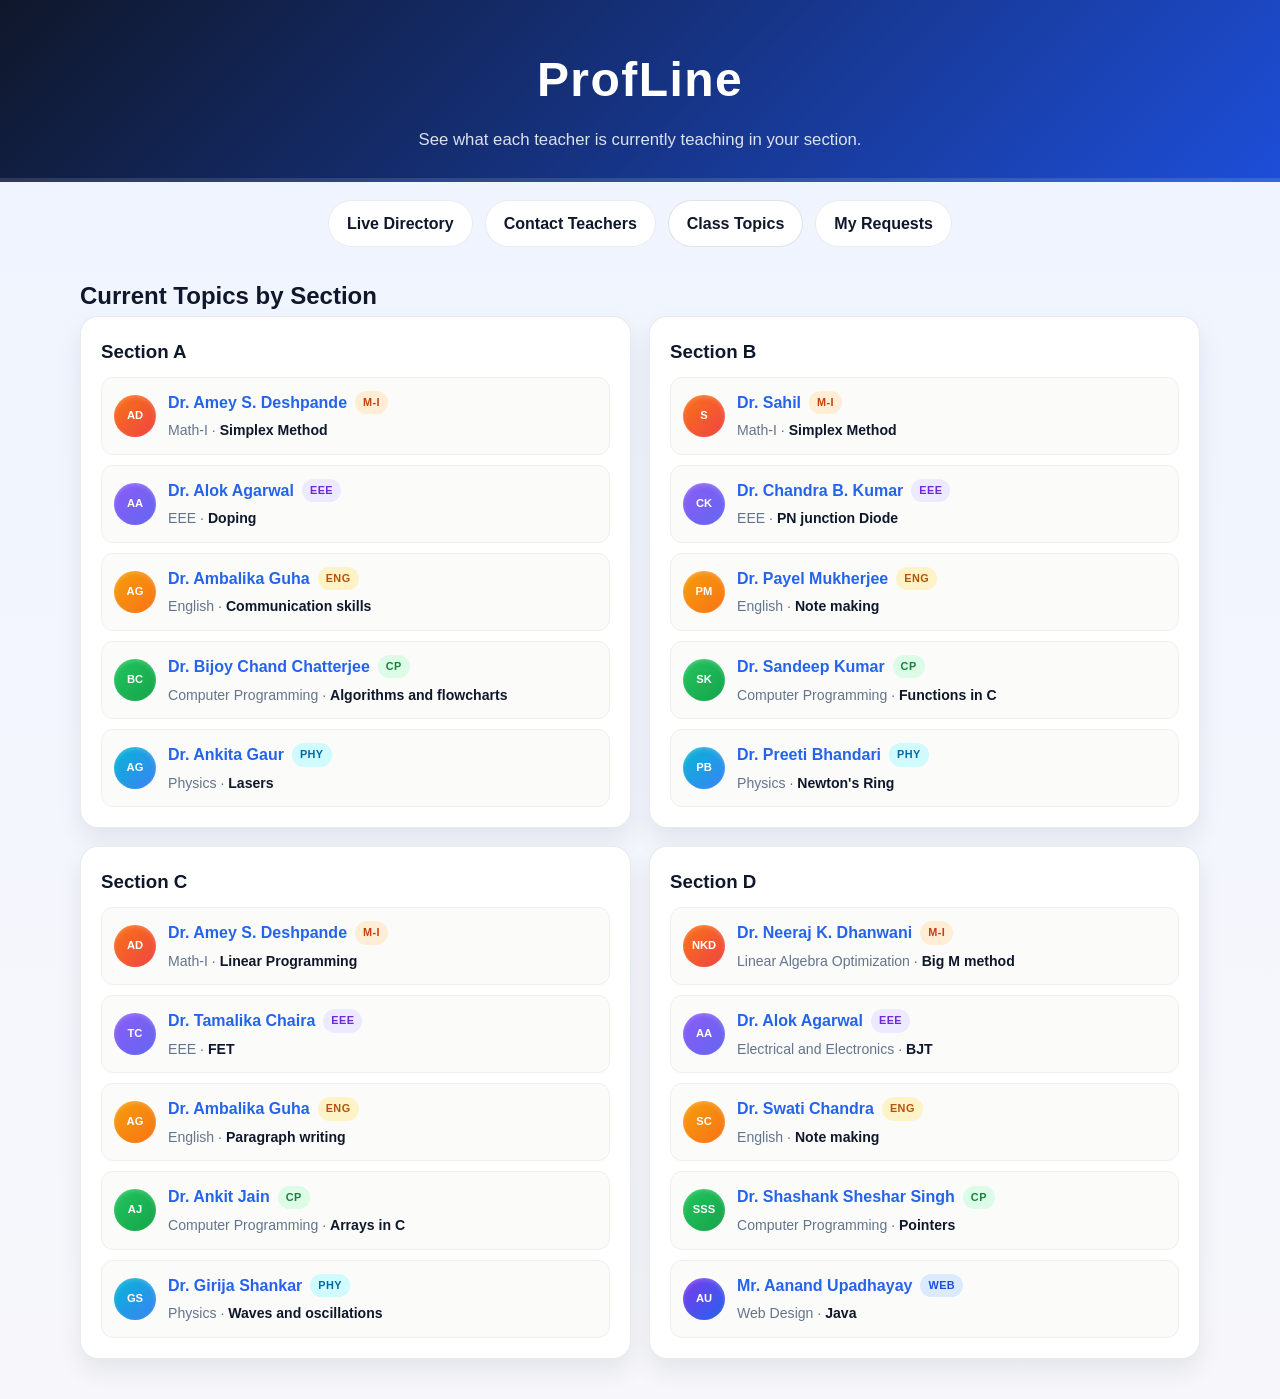
==== classtopics.html @ 769b4ce5 "Add files via upload All project data files have been updated with complete, accurate details. This " ====
<!DOCTYPE html>
<html lang="en">
<head>
  <meta charset="UTF-8">
  <meta name="viewport" content="width=device-width, initial-scale=1.0">
  <title>ProfLine - Class Topics</title>
  <link rel="stylesheet" href="style.css">
</head>
<body>
  <header>
    <h1>ProfLine</h1>
    <p>See what each teacher is currently teaching in your section.</p>
  </header>

  <nav class="nav-bar">
    <a href="index.html" class="nav-link">Live Directory</a>
    <a href="contact.html" class="nav-link">Contact Teachers</a>
    <a href="classtopics.html" class="nav-link active" aria-current="page">Class Topics</a>
    <a href="requests.html" class="nav-link">My Requests</a>
  </nav>

  <main class="container">
    <h2>Current Topics by Section</h2>
    
    <div class="section-list">
      <section class="section-card">
        <h3>Section A</h3>
        <ul class="topic-list">
          <li class="topic-item maths"><span class="avatar" aria-hidden="true">AD</span><div><div class="topic-heading"><a href="contact.html#teacher-amey">Dr. Amey S. Deshpande</a><span class="subject-badge">M-I</span></div><p>Math-I · <strong>Simplex Method</strong></p></div></li>
          <li class="topic-item eee"><span class="avatar" aria-hidden="true">AA</span><div><div class="topic-heading"><a href="contact.html#teacher-alok">Dr. Alok Agarwal</a><span class="subject-badge">EEE</span></div><p>EEE · <strong>Doping</strong></p></div></li>
          <li class="topic-item english"><span class="avatar" aria-hidden="true">AG</span><div><div class="topic-heading"><a href="contact.html#teacher-ambalika">Dr. Ambalika Guha</a><span class="subject-badge">ENG</span></div><p>English · <strong>Communication skills</strong></p></div></li>
          <li class="topic-item programming"><span class="avatar" aria-hidden="true">BC</span><div><div class="topic-heading"><a href="contact.html#teacher-bijoy">Dr. Bijoy Chand Chatterjee</a><span class="subject-badge">CP</span></div><p>Computer Programming · <strong>Algorithms and flowcharts</strong></p></div></li>
          <li class="topic-item physics"><span class="avatar" aria-hidden="true">AG</span><div><div class="topic-heading"><a href="contact.html#teacher-ankita">Dr. Ankita Gaur</a><span class="subject-badge">PHY</span></div><p>Physics · <strong>Lasers</strong></p></div></li>
        </ul>
      </section>

      <section class="section-card">
        <h3>Section B</h3>
        <ul class="topic-list">
          <li class="topic-item maths"><span class="avatar" aria-hidden="true">S</span><div><div class="topic-heading"><a href="contact.html#teacher-sahil">Dr. Sahil</a><span class="subject-badge">M-I</span></div><p>Math-I · <strong>Simplex Method</strong></p></div></li>
          <li class="topic-item eee"><span class="avatar" aria-hidden="true">CK</span><div><div class="topic-heading"><a href="contact.html#teacher-chandra">Dr. Chandra B. Kumar</a><span class="subject-badge">EEE</span></div><p>EEE · <strong>PN junction Diode </strong></p></div></li>
          <li class="topic-item english"><span class="avatar" aria-hidden="true">PM</span><div><div class="topic-heading"><a href="contact.html#teacher-payel">Dr. Payel Mukherjee</a><span class="subject-badge">ENG</span></div><p>English · <strong>Note making</strong></p></div></li>
          <li class="topic-item programming"><span class="avatar" aria-hidden="true">SK</span><div><div class="topic-heading"><a href="contact.html#teacher-sandeep">Dr. Sandeep Kumar</a><span class="subject-badge">CP</span></div><p>Computer Programming · <strong>Functions in C</strong></p></div></li>
          <li class="topic-item physics"><span class="avatar" aria-hidden="true">PB</span><div><div class="topic-heading"><a href="contact.html#teacher-preeti">Dr. Preeti Bhandari</a><span class="subject-badge">PHY</span></div><p>Physics · <strong>Newton's Ring</strong></p></div></li>
        </ul>
      </section>

      <section class="section-card">
        <h3>Section C</h3>
        <ul class="topic-list">
          <li class="topic-item maths"><span class="avatar" aria-hidden="true">AD</span><div><div class="topic-heading"><a href="contact.html#teacher-amey">Dr. Amey S. Deshpande</a><span class="subject-badge">M-I</span></div><p>Math-I · <strong>Linear Programming</strong></p></div></li>
          <li class="topic-item eee"><span class="avatar" aria-hidden="true">TC</span><div><div class="topic-heading"><a href="contact.html#teacher-tamalika">Dr. Tamalika Chaira</a><span class="subject-badge">EEE</span></div><p>EEE · <strong>FET</strong></p></div></li>
          <li class="topic-item english"><span class="avatar" aria-hidden="true">AG</span><div><div class="topic-heading"><a href="contact.html#teacher-ambalika">Dr. Ambalika Guha</a><span class="subject-badge">ENG</span></div><p>English · <strong>Paragraph writing</strong></p></div></li>
          <li class="topic-item programming"><span class="avatar" aria-hidden="true">AJ</span><div><div class="topic-heading"><a href="contact.html#teacher-ankit">Dr. Ankit Jain</a><span class="subject-badge">CP</span></div><p>Computer Programming · <strong>Arrays in C</strong></p></div></li>
          <li class="topic-item physics"><span class="avatar" aria-hidden="true">GS</span><div><div class="topic-heading"><a href="contact.html#teacher-girija">Dr. Girija Shankar</a><span class="subject-badge">PHY</span></div><p>Physics · <strong>Waves and oscillations</strong></p></div></li>
        </ul>
      </section>

      <section class="section-card">
        <h3>Section D</h3>
        <ul class="topic-list">
          <li class="topic-item maths"><span class="avatar" aria-hidden="true">NKD</span><div><div class="topic-heading"><a href="contact.html#teacher-neeraj">Dr. Neeraj K. Dhanwani</a><span class="subject-badge">M-I</span></div><p>Linear Algebra Optimization · <strong>Big M method</strong></p></div></li>
          <li class="topic-item eee"><span class="avatar" aria-hidden="true">AA</span><div><div class="topic-heading"><a href="contact.html#teacher-alok">Dr. Alok Agarwal</a><span class="subject-badge">EEE</span></div><p>Electrical and Electronics · <strong>BJT</strong></p></div></li>
          <li class="topic-item english"><span class="avatar" aria-hidden="true">SC</span><div><div class="topic-heading"><a href="contact.html#teacher-swati">Dr. Swati Chandra</a><span class="subject-badge">ENG</span></div><p>English · <strong>Note making</strong></p></div></li>
          <li class="topic-item programming"><span class="avatar" aria-hidden="true">SSS</span><div><div class="topic-heading"><a href="contact.html#teacher-shashank">Dr. Shashank Sheshar Singh</a><span class="subject-badge">CP</span></div><p>Computer Programming · <strong>Pointers</strong></p></div></li>
          <li class="topic-item web-design"><span class="avatar" aria-hidden="true">AU</span><div><div class="topic-heading"><a href="contact.html#teacher-aanand">Mr. Aanand Upadhayay</a><span class="subject-badge">WEB</span></div><p>Web Design · <strong>Java</strong></p></div></li>
        </ul>
      </section>
    </div>
  </main>
</body>
</html>
---- style.css ----
﻿/* Reset & Base Styles */
* {
  margin: 0;
  padding: 0;
  box-sizing: border-box;
}

:root {
  --navy: #0f172a;
  --blue: #2563eb;
  --blue-soft: #dbeafe;
  --bg: #f3f6fb;
  --card: #ffffff;
  --text: #1f2937;
  --muted: #64748b;
  --success: #16a34a;
  --warning: #f59e0b;
  --shadow: 0 12px 25px rgba(15, 23, 42, 0.08);
}

body {
  font-family: "Segoe UI", Tahoma, Geneva, Verdana, sans-serif;
  background: linear-gradient(180deg, #eef4ff 0%, #f7f7fb 100%);
  color: var(--text);
  line-height: 1.6;
}

.container {
  max-width: 1160px;
  margin: 0 auto;
  padding: 24px 20px 40px;
}

/* Header & Navigation */
header {
  background: linear-gradient(135deg, var(--navy) 0%, #1d4ed8 100%);
  color: white;
  text-align: center;
  padding: 42px 20px 28px;
  box-shadow: inset 0 -4px 0 rgba(255, 255, 255, 0.12);
}

header h1 {
  margin-bottom: 8px;
  font-size: clamp(2.1rem, 4vw, 3rem);
  letter-spacing: 0.03em;
}

header p {
  max-width: 650px;
  margin: 0 auto;
  color: rgba(255, 255, 255, 0.85);
  font-size: 1.05rem;
}

.nav-bar {
  display: flex;
  justify-content: center;
  gap: 12px;
  margin: 18px auto 6px;
  flex-wrap: wrap;
  max-width: 1160px;
  padding: 0 20px;
}

.nav-link {
  padding: 10px 18px;
  background: white;
  border: 1px solid rgba(15, 23, 42, 0.08);
  border-radius: 999px;
  color: var(--navy);
  text-decoration: none;
  font-weight: 700;
}

.nav-link.active {
  background: white;
  color: var(--navy);
  border-color: rgba(15, 23, 42, 0.12);
}

.status-strip {
  display: grid;
  grid-template-columns: repeat(4, minmax(150px, 1fr));
  gap: 16px;
  max-width: 1000px;
  margin: 28px auto 20px;
}

.status-item {
  background: rgba(255, 255, 255, 0.9);
  border: 1px solid rgba(148, 163, 184, 0.2);
  border-radius: 18px;
  padding: 18px 16px;
  text-align: center;
  box-shadow: var(--shadow);
}

.status-number {
  display: block;
  font-size: 1.9rem;
  font-weight: 800;
  color: var(--navy);
  line-height: 1;
  margin-bottom: 6px;
}

.status-item span:last-child {
  color: var(--muted);
  font-size: 0.9rem;
  font-weight: 600;
}

.status-item:first-child {
  border-top: 4px solid var(--success);
}

.status-item:nth-child(2) {
  border-top: 4px solid #f59e0b;
}

.status-item:nth-child(3) {
  border-top: 4px solid #7c3aed;
}

.status-item:last-child {
  border-top: 4px solid var(--blue);
}

.filter-input {
  position: absolute;
  opacity: 0;
  pointer-events: none;
}

.dept-filters,
.availability-filters {
  display: flex;
  justify-content: center;
  gap: 10px;
  margin: 18px 0 12px;
  flex-wrap: wrap;
}

.filter-btn {
  display: inline-flex;
  align-items: center;
  justify-content: center;
  padding: 9px 16px;
  background: white;
  border: 1px solid rgba(148, 163, 184, 0.3);
  border-radius: 999px;
  color: var(--navy);
  font-weight: 700;
  cursor: pointer;
  user-select: none;
  transition: all 0.2s ease;
  box-shadow: 0 4px 12px rgba(15, 23, 42, 0.04);
}

.filter-btn:hover {
  border-color: rgba(15, 23, 42, 0.2);
  color: var(--navy);
  background: white;
}

#filter-all:checked ~ .dept-filters label[for="filter-all"],
#filter-maths:checked ~ .dept-filters label[for="filter-maths"],
#filter-english:checked ~ .dept-filters label[for="filter-english"],
#filter-cp:checked ~ .dept-filters label[for="filter-cp"],
#filter-physics:checked ~ .dept-filters label[for="filter-physics"],
#filter-eee:checked ~ .dept-filters label[for="filter-eee"],
#availability-all:checked ~ .availability-filters label[for="availability-all"],
#availability-now:checked ~ .availability-filters label[for="availability-now"],
#availability-later:checked ~ .availability-filters label[for="availability-later"] {
  background: white;
  border-color: rgba(15, 23, 42, 0.12);
  color: var(--navy);
}

#filter-maths:checked ~ .faculty-grid .faculty-card:not([data-dept="maths"]),
#filter-english:checked ~ .faculty-grid .faculty-card:not([data-dept="english"]),
#filter-cp:checked ~ .faculty-grid .faculty-card:not([data-dept="cp"]),
#filter-physics:checked ~ .faculty-grid .faculty-card:not([data-dept="physics"]),
#filter-eee:checked ~ .faculty-grid .faculty-card:not([data-dept="eee"]) {
  display: none;
}

#availability-now:checked ~ .faculty-grid .faculty-card:not(.available-now),
#availability-later:checked ~ .faculty-grid .faculty-card:not(.available-later) {
  display: none;
}

/* Faculty Cards Grid */
.faculty-grid {
  display: flex;
  flex-wrap: wrap;
  gap: 18px;
  margin-top: 20px;
}

.faculty-card {
  background: linear-gradient(180deg, rgba(255,255,255,0.98), rgba(248,250,252,1));
  border: 1px solid rgba(148, 163, 184, 0.2);
  border-radius: 18px;
  padding: 18px 18px 16px;
  width: 280px;
  flex-grow: 1;
  min-height: 220px;
  box-shadow: var(--shadow);
}

.card-header {
  display: flex;
  align-items: center;
  gap: 12px;
  margin-bottom: 10px;
}

.avatar {
  width: 48px;
  height: 48px;
  border-radius: 50%;
  background: linear-gradient(135deg, var(--blue) 0%, #7c3aed 100%);
  color: white;
  display: flex;
  align-items: center;
  justify-content: center;
  font-weight: 800;
  font-size: 0.8rem;
  box-shadow: inset 0 2px 4px rgba(255,255,255,0.2);
}

/* Department Avatar Colors */
.faculty-card[data-dept="maths"] .avatar { background: linear-gradient(135deg, #f97316, #ef4444); }
.faculty-card[data-dept="english"] .avatar { background: linear-gradient(135deg, #f59e0b, #f97316); }
.faculty-card[data-dept="cp"] .avatar { background: linear-gradient(135deg, #22c55e, #16a34a); }
.faculty-card[data-dept="physics"] .avatar { background: linear-gradient(135deg, #06b6d4, #3b82f6); }
.faculty-card[data-dept="eee"] .avatar { background: linear-gradient(135deg, #8b5cf6, #6366f1); }

/* Status Badges & Links */
.badge {
  display: inline-block;
  padding: 5px 10px;
  border-radius: 999px;
  font-size: 11px;
  font-weight: 700;
  letter-spacing: 0.02em;
}

.badge.free { background: #dcfce7; color: #166534; }
.badge.busy { background: #fee2e2; color: #991b1b; }
.badge.dept { background: var(--blue-soft); color: var(--blue); }

.faculty-card a {
  color: var(--blue);
  text-decoration: none;
}

.faculty-card a:hover {
  text-decoration: underline;
}

/* Primary Action Button (Text fixed permanently to white) */
.faculty-card a.btn-primary,
.btn-primary {
  display: block;
  width: 100%;
  padding: 11px 14px;
  background: #2357d6;
  color: #ffffff !important;
  border: none;
  border-radius: 10px;
  text-align: center;
  margin-top: 14px;
  cursor: pointer;
  font-weight: 700;
  text-decoration: none !important;
}

.faculty-card a.btn-primary:hover,
.btn-primary:hover {
  color: #ffffff !important;
  text-decoration: none !important;
  background: #1d4ed8;
}

/* Form & Miscellaneous */
details {
  background-color: rgba(248, 250, 252, 0.9);
  border: 1px solid #e2e8f0;
  padding: 10px 12px;
  border-radius: 10px;
  margin: 12px 0;
}

summary {
  cursor: pointer;
  font-weight: 600;
  color: var(--navy);
}

.doubt-form-panel {
  background: rgba(255,255,255,0.95);
  border: 1px solid rgba(148, 163, 184, 0.22);
  border-radius: 18px;
  padding: 24px;
  margin-top: 28px;
  box-shadow: var(--shadow);
}

.doubt-form-panel h2 {
  margin-bottom: 14px;
  color: var(--navy);
}

.request-fields label {
  display: block;
  margin-bottom: 10px;
  font-weight: 700;
  color: var(--navy);
}

.request-fields input,
.request-fields textarea,
.request-fields select {
  width: 100%;
  padding: 10px 12px;
  margin-top: 5px;
  border: 1px solid #dbe3ef;
  border-radius: 10px;
  background: #f8fafc;
  font: inherit;
  transition: border-color 0.2s ease, box-shadow 0.2s ease;
}

.request-fields input:focus,
.request-fields textarea:focus,
.request-fields select:focus {
  outline: none;
  border-color: rgba(59, 130, 246, 0.7);
  box-shadow: 0 0 0 4px rgba(59, 130, 246, 0.09);
}

.subtext {
  color: var(--muted);
  margin-bottom: 18px;
}

h2 {
  color: var(--navy);
}

/* Section Topics */
.section-list {
  display: grid;
  grid-template-columns: repeat(2, minmax(0, 1fr));
  gap: 18px;
}

.section-card {
  padding: 20px;
  background: var(--card);
  border: 1px solid rgba(148, 163, 184, 0.22);
  border-radius: 18px;
  box-shadow: var(--shadow);
}

.section-card h3 {
  margin-bottom: 10px;
  color: var(--navy);
}

.topic-list {
  display: grid;
  gap: 10px;
  list-style: none;
}

.topic-item {
  display: flex;
  align-items: center;
  gap: 12px;
  padding: 12px;
  background: #fbfcfa;
  border: 1px solid #edf1ec;
  border-radius: 12px;
}

.topic-item .avatar {
  width: 42px;
  height: 42px;
  flex: 0 0 42px;
  font-size: 0.7rem;
}

.topic-item.maths .avatar { background: linear-gradient(135deg, #f97316, #ef4444); }
.topic-item.eee .avatar { background: linear-gradient(135deg, #8b5cf6, #6366f1); }
.topic-item.english .avatar { background: linear-gradient(135deg, #f59e0b, #f97316); }
.topic-item.programming .avatar { background: linear-gradient(135deg, #22c55e, #16a34a); }
.topic-item.physics .avatar { background: linear-gradient(135deg, #06b6d4, #3b82f6); }
.topic-item.web-design .avatar { background: linear-gradient(135deg, #7c3aed, #2563eb); }

.topic-heading {
  display: flex;
  align-items: center;
  flex-wrap: wrap;
  gap: 8px;
}

.topic-heading a,
.container > p a {
  color: var(--blue);
  font-weight: 700;
  text-decoration: none;
}

.topic-heading a:hover,
.container > p a:hover {
  text-decoration: underline;
}

@media (max-width: 700px) {
  .section-list {
    grid-template-columns: 1fr;
  }

  .status-strip {
    grid-template-columns: repeat(2, minmax(0, 1fr));
  }
}

.subject-badge {
  padding: 3px 8px;
  border-radius: 999px;
  font-size: 0.68rem;
  font-weight: 800;
  letter-spacing: 0.04em;
}

.topic-item.maths .subject-badge { background: #ffedd5; color: #c2410c; }
.topic-item.eee .subject-badge { background: #ede9fe; color: #6d28d9; }
.topic-item.english .subject-badge { background: #fef3c7; color: #b45309; }
.topic-item.programming .subject-badge { background: #dcfce7; color: #15803d; }
.topic-item.physics .subject-badge { background: #cffafe; color: #0369a1; }
.topic-item.web-design .subject-badge { background: #dbeafe; color: #1d4ed8; }

.topic-item p {
  margin-top: 4px;
  color: var(--muted);
  font-size: 0.88rem;
}

.topic-item p strong {
  color: var(--navy);
}

.request-list {
  display: grid;
  gap: 16px;
  max-width: 900px;
}

.request-card {
  padding: 22px 24px;
  background: var(--card);
  border: 1px solid #dbe3ef;
  border-left: 5px solid var(--blue);
  border-radius: 12px;
  box-shadow: var(--shadow);
}

.request-card h3 {
  margin-bottom: 12px;
  color: var(--navy);
}

.request-card p {
  margin: 8px 0;
}

.request-card strong {
  color: var(--navy);
}

.request-faculty {
  display: flex;
  align-items: center;
  flex-wrap: wrap;
  gap: 8px;
}

.request-avatar {
  display: inline-flex;
  width: 38px;
  height: 38px;
  align-items: center;
  justify-content: center;
  border-radius: 50%;
  color: #fff;
  font-size: 0.7rem;
  font-weight: 800;
}

.request-avatar.maths { background: linear-gradient(135deg, #f97316, #ef4444); }
.request-avatar.eee { background: linear-gradient(135deg, #8b5cf6, #6366f1); }
.request-avatar.programming { background: linear-gradient(135deg, #22c55e, #16a34a); }

.request-demo-note {
  margin: 8px 0 20px;
  color: var(--muted);
}

.request-status {
  display: inline-block;
  padding: 5px 10px;
  border-radius: 8px;
  font-size: 0.9rem;
  font-weight: 700;
}

.request-status.submitted {
  background: #dcfce7;
  color: #166534;
}

.request-status.on-leave {
  background: #fef3c7;
  color: #92400e;
}

.request-status a {
  color: inherit;
}

.request-link {
  display: inline-block;
  margin-top: 16px;
}
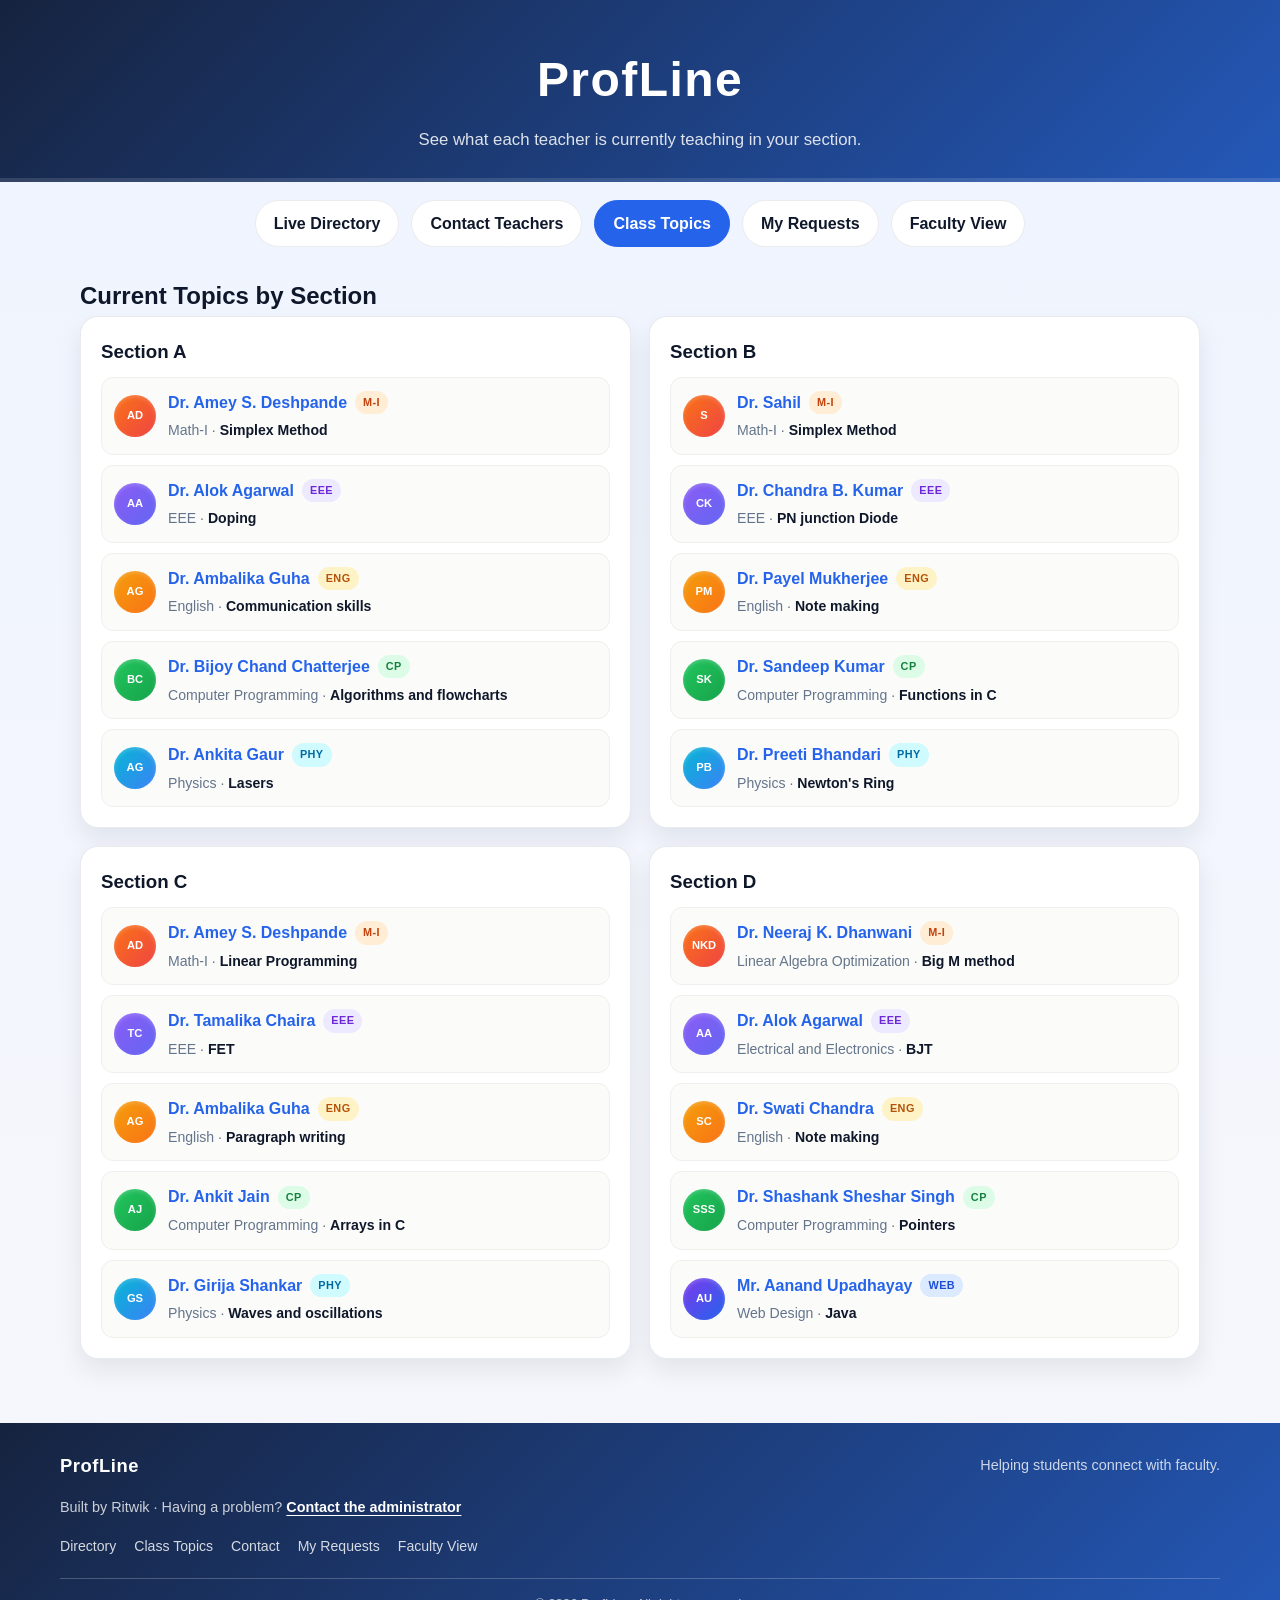
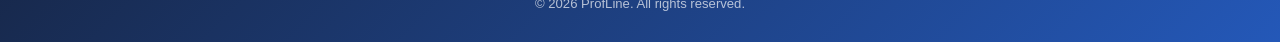
==== commit edf1c298: "changes for 11 nov assignment implemented javascript ,updated CSS , added new html page" ====
--- a/classtopics.html
+++ b/classtopics.html
@@ -17,6 +17,7 @@
     <a href="contact.html" class="nav-link">Contact Teachers</a>
     <a href="classtopics.html" class="nav-link active" aria-current="page">Class Topics</a>
     <a href="requests.html" class="nav-link">My Requests</a>
+    <a href="faculty.html" class="nav-link">Faculty View</a>
   </nav>
 
   <main class="container">
@@ -68,5 +69,21 @@
       </section>
     </div>
   </main>
+
+  <footer class="site-footer">
+    <div class="site-footer-inner">
+      <a class="footer-brand" href="index.html">ProfLine</a>
+      <p>Helping students connect with faculty.</p>
+      <p class="footer-credit">Built by Ritwik · Having a problem? <a href="mailto:19.ritwik@gmail.com">Contact the administrator</a></p>
+      <nav class="footer-links" aria-label="Footer navigation">
+        <a href="index.html">Directory</a>
+        <a href="classtopics.html">Class Topics</a>
+        <a href="contact.html">Contact</a>
+        <a href="requests.html">My Requests</a>
+        <a href="faculty.html">Faculty View</a>
+      </nav>
+      <p class="footer-copyright">© 2026 ProfLine. All rights reserved.</p>
+    </div>
+  </footer>
 </body>
 </html>
--- a/style.css
+++ b/style.css
@@ -9,12 +9,10 @@
   --navy: #0f172a;
   --blue: #2563eb;
   --blue-soft: #dbeafe;
-  --bg: #f3f6fb;
   --card: #ffffff;
   --text: #1f2937;
   --muted: #64748b;
   --success: #16a34a;
-  --warning: #f59e0b;
   --shadow: 0 12px 25px rgba(15, 23, 42, 0.08);
 }
 
@@ -33,7 +31,7 @@
 
 /* Header & Navigation */
 header {
-  background: linear-gradient(135deg, var(--navy) 0%, #1d4ed8 100%);
+  background: linear-gradient(135deg, #16233f 0%, #2458b8 100%);
   color: white;
   text-align: center;
   padding: 42px 20px 28px;
@@ -74,9 +72,23 @@
 }
 
 .nav-link.active {
-  background: white;
-  color: var(--navy);
-  border-color: rgba(15, 23, 42, 0.12);
+  background: var(--blue);
+  color: white;
+  border-color: var(--blue);
+}
+
+.nav-link:hover,
+.nav-link:focus-visible {
+  border-color: var(--blue);
+}
+
+.nav-link:focus-visible,
+.filter-btn:focus-visible,
+.btn-primary:focus-visible,
+a:focus-visible,
+summary:focus-visible {
+  outline: 3px solid rgba(37, 99, 235, 0.45);
+  outline-offset: 3px;
 }
 
 .status-strip {
@@ -191,6 +203,44 @@
   display: none;
 }
 
+.faculty-search {
+  max-width: 520px;
+  margin: 22px auto;
+}
+
+.faculty-search label {
+  display: block;
+  margin-bottom: 6px;
+  color: var(--navy);
+  font-weight: 700;
+}
+
+.faculty-search-input {
+  width: 100%;
+  padding: 11px 14px;
+  border: 1px solid rgba(148, 163, 184, 0.5);
+  border-radius: 10px;
+  background: white;
+  color: var(--text);
+  font: inherit;
+}
+
+.faculty-search-input:focus-visible {
+  outline: 3px solid rgba(37, 99, 235, 0.35);
+  outline-offset: 2px;
+}
+
+.faculty-search-status {
+  min-height: 1.5em;
+  margin-top: 5px;
+  color: var(--muted);
+  font-size: 0.9rem;
+}
+
+.faculty-card.search-hidden {
+  display: none;
+}
+
 /* Faculty Cards Grid */
 .faculty-grid {
   display: flex;
@@ -232,11 +282,16 @@
 }
 
 /* Department Avatar Colors */
-.faculty-card[data-dept="maths"] .avatar { background: linear-gradient(135deg, #f97316, #ef4444); }
-.faculty-card[data-dept="english"] .avatar { background: linear-gradient(135deg, #f59e0b, #f97316); }
-.faculty-card[data-dept="cp"] .avatar { background: linear-gradient(135deg, #22c55e, #16a34a); }
-.faculty-card[data-dept="physics"] .avatar { background: linear-gradient(135deg, #06b6d4, #3b82f6); }
-.faculty-card[data-dept="eee"] .avatar { background: linear-gradient(135deg, #8b5cf6, #6366f1); }
+.faculty-card[data-dept="maths"] .avatar,
+.topic-item.maths .avatar { background: linear-gradient(135deg, #f97316, #ef4444); }
+.faculty-card[data-dept="english"] .avatar,
+.topic-item.english .avatar { background: linear-gradient(135deg, #f59e0b, #f97316); }
+.faculty-card[data-dept="cp"] .avatar,
+.topic-item.programming .avatar { background: linear-gradient(135deg, #22c55e, #16a34a); }
+.faculty-card[data-dept="physics"] .avatar,
+.topic-item.physics .avatar { background: linear-gradient(135deg, #06b6d4, #3b82f6); }
+.faculty-card[data-dept="eee"] .avatar,
+.topic-item.eee .avatar { background: linear-gradient(135deg, #8b5cf6, #6366f1); }
 
 /* Status Badges & Links */
 .badge {
@@ -252,36 +307,33 @@
 .badge.busy { background: #fee2e2; color: #991b1b; }
 .badge.dept { background: var(--blue-soft); color: var(--blue); }
 
-.faculty-card a {
+.faculty-card a:not(.btn-primary) {
   color: var(--blue);
   text-decoration: none;
 }
 
-.faculty-card a:hover {
+.faculty-card a:not(.btn-primary):hover {
   text-decoration: underline;
 }
 
-/* Primary Action Button (Text fixed permanently to white) */
-.faculty-card a.btn-primary,
 .btn-primary {
   display: block;
   width: 100%;
   padding: 11px 14px;
   background: #2357d6;
-  color: #ffffff !important;
+  color: white;
   border: none;
   border-radius: 10px;
   text-align: center;
   margin-top: 14px;
   cursor: pointer;
   font-weight: 700;
-  text-decoration: none !important;
-}
-
-.faculty-card a.btn-primary:hover,
+  text-decoration: none;
+}
+
 .btn-primary:hover {
-  color: #ffffff !important;
-  text-decoration: none !important;
+  color: white;
+  text-decoration: none;
   background: #1d4ed8;
 }
 
@@ -342,9 +394,18 @@
   box-shadow: 0 0 0 4px rgba(59, 130, 246, 0.09);
 }
 
-.subtext {
-  color: var(--muted);
-  margin-bottom: 18px;
+.form-feedback {
+  min-height: 1.5em;
+  margin-top: 10px;
+  color: var(--muted);
+}
+
+.form-feedback.success {
+  color: #166534;
+}
+
+.form-feedback.error {
+  color: #b91c1c;
 }
 
 h2 {
@@ -387,6 +448,10 @@
   border-radius: 12px;
 }
 
+.topic-item > div {
+  min-width: 0;
+}
+
 .topic-item .avatar {
   width: 42px;
   height: 42px;
@@ -394,11 +459,6 @@
   font-size: 0.7rem;
 }
 
-.topic-item.maths .avatar { background: linear-gradient(135deg, #f97316, #ef4444); }
-.topic-item.eee .avatar { background: linear-gradient(135deg, #8b5cf6, #6366f1); }
-.topic-item.english .avatar { background: linear-gradient(135deg, #f59e0b, #f97316); }
-.topic-item.programming .avatar { background: linear-gradient(135deg, #22c55e, #16a34a); }
-.topic-item.physics .avatar { background: linear-gradient(135deg, #06b6d4, #3b82f6); }
 .topic-item.web-design .avatar { background: linear-gradient(135deg, #7c3aed, #2563eb); }
 
 .topic-heading {
@@ -415,19 +475,13 @@
   text-decoration: none;
 }
 
+.topic-heading a {
+  overflow-wrap: anywhere;
+}
+
 .topic-heading a:hover,
 .container > p a:hover {
   text-decoration: underline;
-}
-
-@media (max-width: 700px) {
-  .section-list {
-    grid-template-columns: 1fr;
-  }
-
-  .status-strip {
-    grid-template-columns: repeat(2, minmax(0, 1fr));
-  }
 }
 
 .subject-badge {
@@ -483,30 +537,7 @@
   color: var(--navy);
 }
 
-.request-faculty {
-  display: flex;
-  align-items: center;
-  flex-wrap: wrap;
-  gap: 8px;
-}
-
-.request-avatar {
-  display: inline-flex;
-  width: 38px;
-  height: 38px;
-  align-items: center;
-  justify-content: center;
-  border-radius: 50%;
-  color: #fff;
-  font-size: 0.7rem;
-  font-weight: 800;
-}
-
-.request-avatar.maths { background: linear-gradient(135deg, #f97316, #ef4444); }
-.request-avatar.eee { background: linear-gradient(135deg, #8b5cf6, #6366f1); }
-.request-avatar.programming { background: linear-gradient(135deg, #22c55e, #16a34a); }
-
-.request-demo-note {
+.request-storage-note {
   margin: 8px 0 20px;
   color: var(--muted);
 }
@@ -519,21 +550,447 @@
   font-weight: 700;
 }
 
-.request-status.submitted {
+.request-status.submitted,
+.faculty-request-status.submitted {
   background: #dcfce7;
   color: #166534;
 }
 
-.request-status.on-leave {
-  background: #fef3c7;
-  color: #92400e;
-}
-
-.request-status a {
-  color: inherit;
+.request-status.in-progress,
+.faculty-request-status.in-progress {
+  background: #dbeafe;
+  color: #1d4ed8;
+}
+
+.request-status.answered,
+.faculty-request-status.answered {
+  background: #ede9fe;
+  color: #6d28d9;
 }
 
 .request-link {
   display: inline-block;
   margin-top: 16px;
 }
+
+.request-response {
+  margin-top: 12px !important;
+  padding: 12px;
+  border-left: 3px solid var(--blue);
+  border-radius: 6px;
+  background: #eff6ff;
+}
+
+.request-response strong {
+  color: var(--navy);
+}
+
+.faculty-workspace {
+  max-width: 1080px;
+}
+
+.faculty-workspace-heading {
+  display: flex;
+  align-items: flex-end;
+  justify-content: space-between;
+  gap: 20px;
+  margin-bottom: 28px;
+}
+
+.faculty-eyebrow {
+  margin-bottom: 8px;
+  color: var(--blue);
+  font-size: 0.76rem;
+  font-weight: 800;
+  letter-spacing: 0.12em;
+}
+
+.faculty-workspace-heading h1 {
+  color: var(--navy);
+  font-size: clamp(1.8rem, 4vw, 2.5rem);
+  line-height: 1.15;
+}
+
+.faculty-dashboard-intro {
+  margin-top: 8px;
+  color: var(--muted);
+}
+
+.faculty-action-link {
+  display: inline-flex;
+  flex: 0 0 auto;
+  align-items: center;
+  min-height: 42px;
+  padding: 0 16px;
+  border: 1px solid #cbd5e1;
+  border-radius: 10px;
+  background: white;
+  color: var(--navy);
+  font-weight: 700;
+  text-decoration: none;
+}
+
+.faculty-action-link:hover {
+  border-color: var(--blue);
+  color: var(--blue);
+}
+
+.faculty-summary {
+  display: grid;
+  grid-template-columns: minmax(190px, 0.7fr) 1.3fr;
+  gap: 16px;
+  margin-bottom: 24px;
+}
+
+.faculty-summary-card,
+.faculty-storage-note,
+.faculty-inbox {
+  border: 1px solid #e2e8f0;
+  border-radius: 16px;
+  background: white;
+  box-shadow: var(--shadow);
+}
+
+.faculty-summary-card {
+  display: grid;
+  align-content: center;
+  gap: 5px;
+  min-height: 150px;
+  padding: 22px;
+}
+
+.faculty-summary-label {
+  color: var(--muted);
+  font-size: 0.92rem;
+  font-weight: 700;
+}
+
+.faculty-summary-card strong {
+  color: var(--navy);
+  font-size: 2.6rem;
+  line-height: 1.1;
+}
+
+.faculty-summary-card > span:last-child {
+  color: var(--muted);
+  font-size: 0.82rem;
+}
+
+.faculty-storage-note {
+  align-self: stretch;
+  padding: 22px;
+  border-left: 4px solid var(--blue);
+  box-shadow: none;
+}
+
+.faculty-storage-note strong {
+  color: var(--navy);
+}
+
+.faculty-storage-note p {
+  max-width: 620px;
+  margin-top: 6px;
+  color: var(--muted);
+  font-size: 0.92rem;
+}
+
+.faculty-inbox {
+  padding: 24px;
+}
+
+.faculty-inbox-heading {
+  display: flex;
+  align-items: center;
+  justify-content: space-between;
+  gap: 12px;
+  margin-bottom: 18px;
+}
+
+.faculty-inbox-heading h2 {
+  color: var(--navy);
+  font-size: 1.35rem;
+}
+
+.faculty-inbox-heading p {
+  margin-top: 3px;
+  color: var(--muted);
+  font-size: 0.9rem;
+}
+
+.faculty-inbox-tag {
+  padding: 5px 9px;
+  border-radius: 7px;
+  background: var(--blue-soft);
+  color: var(--blue);
+  font-size: 0.7rem;
+  font-weight: 800;
+  letter-spacing: 0.08em;
+}
+
+.faculty-request-list {
+  display: grid;
+  gap: 12px;
+}
+
+.faculty-request-card {
+  padding: 18px;
+  border: 1px solid #e2e8f0;
+  border-radius: 12px;
+  background: #fbfdff;
+}
+
+.faculty-request-topline {
+  display: flex;
+  align-items: center;
+  justify-content: space-between;
+  gap: 12px;
+  margin-bottom: 10px;
+}
+
+.faculty-request-number {
+  color: var(--muted);
+  font-size: 0.72rem;
+  font-weight: 800;
+  letter-spacing: 0.08em;
+}
+
+.faculty-request-status {
+  padding: 4px 9px;
+  border-radius: 999px;
+  background: #dcfce7;
+  color: #166534;
+  font-size: 0.76rem;
+  font-weight: 800;
+}
+
+.faculty-request-card h3 {
+  color: var(--navy);
+  font-size: 1.08rem;
+}
+
+.faculty-request-details,
+.faculty-request-date {
+  color: var(--muted);
+  font-size: 0.86rem;
+}
+
+.faculty-request-doubt-label {
+  margin-top: 16px;
+  color: var(--navy);
+  font-size: 0.8rem;
+  font-weight: 800;
+}
+
+.faculty-request-doubt {
+  margin-top: 3px;
+  color: var(--text);
+  overflow-wrap: anywhere;
+}
+
+.faculty-request-date {
+  margin-top: 14px;
+  font-size: 0.78rem;
+}
+
+.faculty-request-controls {
+  display: grid;
+  gap: 12px;
+  margin-top: 18px;
+  padding-top: 16px;
+  border-top: 1px solid #e2e8f0;
+}
+
+.faculty-request-controls label {
+  display: grid;
+  gap: 6px;
+  color: var(--navy);
+  font-size: 0.84rem;
+  font-weight: 700;
+}
+
+.faculty-request-controls select,
+.faculty-request-controls textarea {
+  width: 100%;
+  padding: 10px 12px;
+  border: 1px solid #cbd5e1;
+  border-radius: 8px;
+  background: white;
+  color: var(--text);
+  font: inherit;
+}
+
+.faculty-request-controls textarea {
+  resize: vertical;
+}
+
+.faculty-request-controls select:focus-visible,
+.faculty-request-controls textarea:focus-visible,
+.faculty-request-save:focus-visible {
+  outline: 3px solid rgba(37, 99, 235, 0.35);
+  outline-offset: 2px;
+}
+
+.faculty-request-save {
+  justify-self: start;
+  padding: 9px 14px;
+  border: 0;
+  border-radius: 8px;
+  background: var(--blue);
+  color: white;
+  font: inherit;
+  font-weight: 700;
+  cursor: pointer;
+}
+
+.faculty-request-save:hover {
+  background: #1d4ed8;
+}
+
+.faculty-empty-state {
+  padding: 40px 18px;
+  border: 1px dashed #cbd5e1;
+  border-radius: 12px;
+  background: #f8fafc;
+  text-align: center;
+}
+
+.faculty-empty-icon {
+  display: inline-grid;
+  width: 42px;
+  height: 42px;
+  place-items: center;
+  border-radius: 50%;
+  background: var(--blue-soft);
+  color: var(--blue);
+  font-size: 1.5rem;
+  font-weight: 800;
+}
+
+.faculty-empty-state h3 {
+  margin-top: 12px;
+  color: var(--navy);
+}
+
+.faculty-empty-state p {
+  margin: 4px auto 12px;
+  color: var(--muted);
+}
+
+.faculty-empty-state a {
+  color: var(--blue);
+  font-weight: 700;
+  text-decoration: none;
+}
+
+.faculty-empty-state a:hover {
+  text-decoration: underline;
+}
+
+.site-footer {
+  margin-top: 24px;
+  padding: 28px 20px;
+  background: linear-gradient(135deg, #16233f 0%, #2458b8 100%);
+  color: rgba(255, 255, 255, 0.78);
+}
+
+.site-footer-inner {
+  display: flex;
+  align-items: center;
+  justify-content: space-between;
+  gap: 16px 28px;
+  max-width: 1160px;
+  margin: 0 auto;
+  flex-wrap: wrap;
+}
+
+.footer-brand {
+  color: white;
+  font-size: 1.15rem;
+  font-weight: 800;
+  letter-spacing: 0.03em;
+  text-decoration: none;
+}
+
+.site-footer-inner > p {
+  font-size: 0.9rem;
+}
+
+.site-footer-inner .footer-copyright {
+  flex-basis: 100%;
+  margin-top: 4px;
+  padding-top: 14px;
+  border-top: 1px solid rgba(255, 255, 255, 0.22);
+  color: rgba(255, 255, 255, 0.68);
+  font-size: 0.82rem;
+  text-align: center;
+}
+
+.site-footer-inner .footer-credit {
+  flex-basis: 100%;
+}
+
+.footer-credit a {
+  color: white;
+  font-weight: 700;
+  text-decoration: underline;
+  text-underline-offset: 3px;
+}
+
+.footer-links {
+  display: flex;
+  gap: 10px 18px;
+  flex-wrap: wrap;
+}
+
+.footer-links a {
+  color: rgba(255, 255, 255, 0.82);
+  font-size: 0.88rem;
+  text-decoration: none;
+}
+
+.footer-links a:hover,
+.footer-links a:focus-visible {
+  color: white;
+  text-decoration: underline;
+}
+
+@media (max-width: 700px) {
+  .section-list {
+    grid-template-columns: 1fr;
+  }
+
+  .status-strip {
+    grid-template-columns: repeat(2, minmax(0, 1fr));
+  }
+
+  .section-card,
+  .request-card {
+    padding: 16px;
+  }
+
+  .faculty-workspace-heading {
+    align-items: flex-start;
+    flex-direction: column;
+  }
+
+  .faculty-summary {
+    grid-template-columns: 1fr;
+  }
+
+  .faculty-summary-card {
+    min-height: 125px;
+  }
+
+  .faculty-inbox {
+    padding: 18px 14px;
+  }
+
+  .faculty-request-details {
+    overflow-wrap: anywhere;
+  }
+
+  .site-footer-inner {
+    align-items: flex-start;
+    flex-direction: column;
+  }
+}
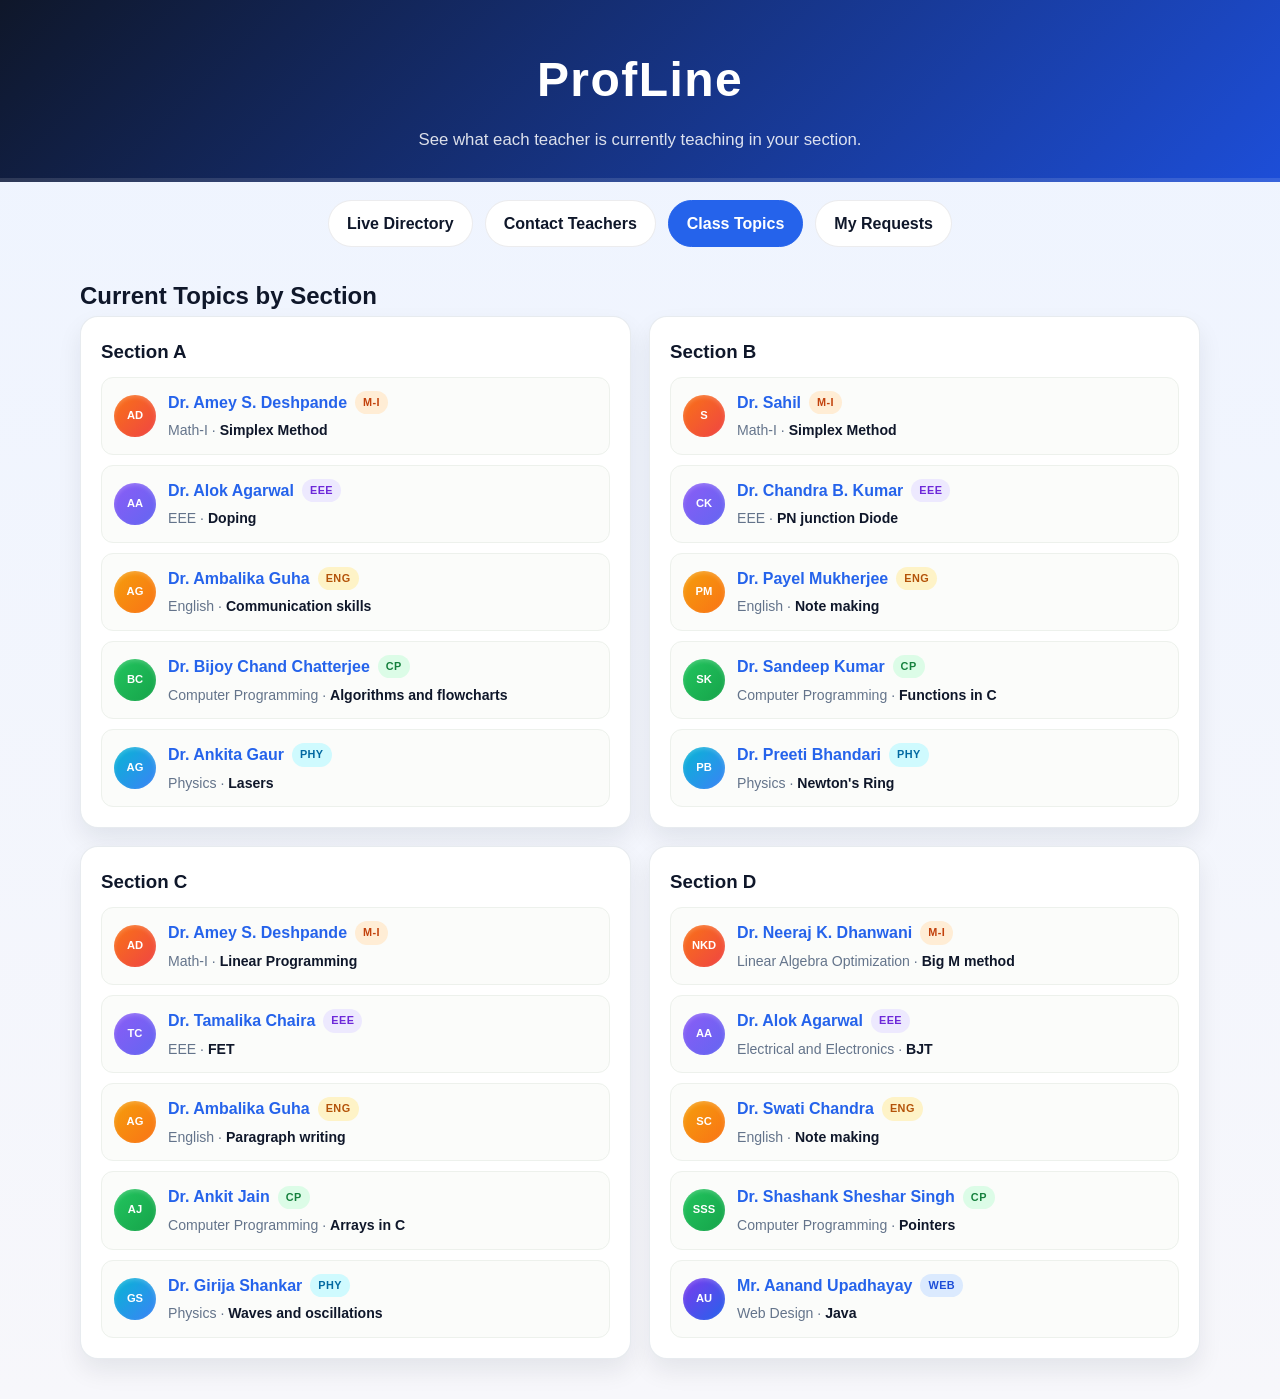
==== commit 663a060e: "Add files via upload" ====
--- a/classtopics.html
+++ b/classtopics.html
@@ -17,7 +17,6 @@
     <a href="contact.html" class="nav-link">Contact Teachers</a>
     <a href="classtopics.html" class="nav-link active" aria-current="page">Class Topics</a>
     <a href="requests.html" class="nav-link">My Requests</a>
-    <a href="faculty.html" class="nav-link">Faculty View</a>
   </nav>
 
   <main class="container">
@@ -69,21 +68,5 @@
       </section>
     </div>
   </main>
-
-  <footer class="site-footer">
-    <div class="site-footer-inner">
-      <a class="footer-brand" href="index.html">ProfLine</a>
-      <p>Helping students connect with faculty.</p>
-      <p class="footer-credit">Built by Ritwik · Having a problem? <a href="mailto:19.ritwik@gmail.com">Contact the administrator</a></p>
-      <nav class="footer-links" aria-label="Footer navigation">
-        <a href="index.html">Directory</a>
-        <a href="classtopics.html">Class Topics</a>
-        <a href="contact.html">Contact</a>
-        <a href="requests.html">My Requests</a>
-        <a href="faculty.html">Faculty View</a>
-      </nav>
-      <p class="footer-copyright">© 2026 ProfLine. All rights reserved.</p>
-    </div>
-  </footer>
 </body>
 </html>
--- a/style.css
+++ b/style.css
@@ -9,10 +9,12 @@
   --navy: #0f172a;
   --blue: #2563eb;
   --blue-soft: #dbeafe;
+  --bg: #f3f6fb;
   --card: #ffffff;
   --text: #1f2937;
   --muted: #64748b;
   --success: #16a34a;
+  --warning: #f59e0b;
   --shadow: 0 12px 25px rgba(15, 23, 42, 0.08);
 }
 
@@ -31,7 +33,7 @@
 
 /* Header & Navigation */
 header {
-  background: linear-gradient(135deg, #16233f 0%, #2458b8 100%);
+  background: linear-gradient(135deg, var(--navy) 0%, #1d4ed8 100%);
   color: white;
   text-align: center;
   padding: 42px 20px 28px;
@@ -203,44 +205,6 @@
   display: none;
 }
 
-.faculty-search {
-  max-width: 520px;
-  margin: 22px auto;
-}
-
-.faculty-search label {
-  display: block;
-  margin-bottom: 6px;
-  color: var(--navy);
-  font-weight: 700;
-}
-
-.faculty-search-input {
-  width: 100%;
-  padding: 11px 14px;
-  border: 1px solid rgba(148, 163, 184, 0.5);
-  border-radius: 10px;
-  background: white;
-  color: var(--text);
-  font: inherit;
-}
-
-.faculty-search-input:focus-visible {
-  outline: 3px solid rgba(37, 99, 235, 0.35);
-  outline-offset: 2px;
-}
-
-.faculty-search-status {
-  min-height: 1.5em;
-  margin-top: 5px;
-  color: var(--muted);
-  font-size: 0.9rem;
-}
-
-.faculty-card.search-hidden {
-  display: none;
-}
-
 /* Faculty Cards Grid */
 .faculty-grid {
   display: flex;
@@ -282,16 +246,11 @@
 }
 
 /* Department Avatar Colors */
-.faculty-card[data-dept="maths"] .avatar,
-.topic-item.maths .avatar { background: linear-gradient(135deg, #f97316, #ef4444); }
-.faculty-card[data-dept="english"] .avatar,
-.topic-item.english .avatar { background: linear-gradient(135deg, #f59e0b, #f97316); }
-.faculty-card[data-dept="cp"] .avatar,
-.topic-item.programming .avatar { background: linear-gradient(135deg, #22c55e, #16a34a); }
-.faculty-card[data-dept="physics"] .avatar,
-.topic-item.physics .avatar { background: linear-gradient(135deg, #06b6d4, #3b82f6); }
-.faculty-card[data-dept="eee"] .avatar,
-.topic-item.eee .avatar { background: linear-gradient(135deg, #8b5cf6, #6366f1); }
+.faculty-card[data-dept="maths"] .avatar { background: linear-gradient(135deg, #f97316, #ef4444); }
+.faculty-card[data-dept="english"] .avatar { background: linear-gradient(135deg, #f59e0b, #f97316); }
+.faculty-card[data-dept="cp"] .avatar { background: linear-gradient(135deg, #22c55e, #16a34a); }
+.faculty-card[data-dept="physics"] .avatar { background: linear-gradient(135deg, #06b6d4, #3b82f6); }
+.faculty-card[data-dept="eee"] .avatar { background: linear-gradient(135deg, #8b5cf6, #6366f1); }
 
 /* Status Badges & Links */
 .badge {
@@ -307,33 +266,36 @@
 .badge.busy { background: #fee2e2; color: #991b1b; }
 .badge.dept { background: var(--blue-soft); color: var(--blue); }
 
-.faculty-card a:not(.btn-primary) {
+.faculty-card a {
   color: var(--blue);
   text-decoration: none;
 }
 
-.faculty-card a:not(.btn-primary):hover {
+.faculty-card a:hover {
   text-decoration: underline;
 }
 
+/* Primary Action Button (Text fixed permanently to white) */
+.faculty-card a.btn-primary,
 .btn-primary {
   display: block;
   width: 100%;
   padding: 11px 14px;
   background: #2357d6;
-  color: white;
+  color: #ffffff !important;
   border: none;
   border-radius: 10px;
   text-align: center;
   margin-top: 14px;
   cursor: pointer;
   font-weight: 700;
-  text-decoration: none;
-}
-
+  text-decoration: none !important;
+}
+
+.faculty-card a.btn-primary:hover,
 .btn-primary:hover {
-  color: white;
-  text-decoration: none;
+  color: #ffffff !important;
+  text-decoration: none !important;
   background: #1d4ed8;
 }
 
@@ -394,18 +356,9 @@
   box-shadow: 0 0 0 4px rgba(59, 130, 246, 0.09);
 }
 
-.form-feedback {
-  min-height: 1.5em;
-  margin-top: 10px;
+.subtext {
   color: var(--muted);
-}
-
-.form-feedback.success {
-  color: #166534;
-}
-
-.form-feedback.error {
-  color: #b91c1c;
+  margin-bottom: 18px;
 }
 
 h2 {
@@ -459,6 +412,11 @@
   font-size: 0.7rem;
 }
 
+.topic-item.maths .avatar { background: linear-gradient(135deg, #f97316, #ef4444); }
+.topic-item.eee .avatar { background: linear-gradient(135deg, #8b5cf6, #6366f1); }
+.topic-item.english .avatar { background: linear-gradient(135deg, #f59e0b, #f97316); }
+.topic-item.programming .avatar { background: linear-gradient(135deg, #22c55e, #16a34a); }
+.topic-item.physics .avatar { background: linear-gradient(135deg, #06b6d4, #3b82f6); }
 .topic-item.web-design .avatar { background: linear-gradient(135deg, #7c3aed, #2563eb); }
 
 .topic-heading {
@@ -482,6 +440,21 @@
 .topic-heading a:hover,
 .container > p a:hover {
   text-decoration: underline;
+}
+
+@media (max-width: 700px) {
+  .section-list {
+    grid-template-columns: 1fr;
+  }
+
+  .status-strip {
+    grid-template-columns: repeat(2, minmax(0, 1fr));
+  }
+
+  .section-card,
+  .request-card {
+    padding: 16px;
+  }
 }
 
 .subject-badge {
@@ -537,7 +510,30 @@
   color: var(--navy);
 }
 
-.request-storage-note {
+.request-faculty {
+  display: flex;
+  align-items: center;
+  flex-wrap: wrap;
+  gap: 8px;
+}
+
+.request-avatar {
+  display: inline-flex;
+  width: 38px;
+  height: 38px;
+  align-items: center;
+  justify-content: center;
+  border-radius: 50%;
+  color: #fff;
+  font-size: 0.7rem;
+  font-weight: 800;
+}
+
+.request-avatar.maths { background: linear-gradient(135deg, #f97316, #ef4444); }
+.request-avatar.eee { background: linear-gradient(135deg, #8b5cf6, #6366f1); }
+.request-avatar.programming { background: linear-gradient(135deg, #22c55e, #16a34a); }
+
+.request-demo-note {
   margin: 8px 0 20px;
   color: var(--muted);
 }
@@ -550,22 +546,18 @@
   font-weight: 700;
 }
 
-.request-status.submitted,
-.faculty-request-status.submitted {
+.request-status.submitted {
   background: #dcfce7;
   color: #166534;
 }
 
-.request-status.in-progress,
-.faculty-request-status.in-progress {
-  background: #dbeafe;
-  color: #1d4ed8;
-}
-
-.request-status.answered,
-.faculty-request-status.answered {
-  background: #ede9fe;
-  color: #6d28d9;
+.request-status.on-leave {
+  background: #fef3c7;
+  color: #92400e;
+}
+
+.request-status a {
+  color: inherit;
 }
 
 .request-link {
@@ -573,424 +565,8 @@
   margin-top: 16px;
 }
 
-.request-response {
-  margin-top: 12px !important;
-  padding: 12px;
-  border-left: 3px solid var(--blue);
-  border-radius: 6px;
-  background: #eff6ff;
-}
-
-.request-response strong {
-  color: var(--navy);
-}
-
-.faculty-workspace {
-  max-width: 1080px;
-}
-
-.faculty-workspace-heading {
-  display: flex;
-  align-items: flex-end;
-  justify-content: space-between;
-  gap: 20px;
-  margin-bottom: 28px;
-}
-
-.faculty-eyebrow {
-  margin-bottom: 8px;
-  color: var(--blue);
-  font-size: 0.76rem;
-  font-weight: 800;
-  letter-spacing: 0.12em;
-}
-
-.faculty-workspace-heading h1 {
-  color: var(--navy);
-  font-size: clamp(1.8rem, 4vw, 2.5rem);
-  line-height: 1.15;
-}
-
-.faculty-dashboard-intro {
-  margin-top: 8px;
-  color: var(--muted);
-}
-
-.faculty-action-link {
-  display: inline-flex;
-  flex: 0 0 auto;
-  align-items: center;
-  min-height: 42px;
-  padding: 0 16px;
-  border: 1px solid #cbd5e1;
-  border-radius: 10px;
-  background: white;
-  color: var(--navy);
-  font-weight: 700;
-  text-decoration: none;
-}
-
-.faculty-action-link:hover {
-  border-color: var(--blue);
-  color: var(--blue);
-}
-
-.faculty-summary {
-  display: grid;
-  grid-template-columns: minmax(190px, 0.7fr) 1.3fr;
-  gap: 16px;
-  margin-bottom: 24px;
-}
-
-.faculty-summary-card,
-.faculty-storage-note,
-.faculty-inbox {
-  border: 1px solid #e2e8f0;
-  border-radius: 16px;
-  background: white;
-  box-shadow: var(--shadow);
-}
-
-.faculty-summary-card {
-  display: grid;
-  align-content: center;
-  gap: 5px;
-  min-height: 150px;
-  padding: 22px;
-}
-
-.faculty-summary-label {
-  color: var(--muted);
-  font-size: 0.92rem;
-  font-weight: 700;
-}
-
-.faculty-summary-card strong {
-  color: var(--navy);
-  font-size: 2.6rem;
-  line-height: 1.1;
-}
-
-.faculty-summary-card > span:last-child {
-  color: var(--muted);
-  font-size: 0.82rem;
-}
-
-.faculty-storage-note {
-  align-self: stretch;
-  padding: 22px;
-  border-left: 4px solid var(--blue);
-  box-shadow: none;
-}
-
-.faculty-storage-note strong {
-  color: var(--navy);
-}
-
-.faculty-storage-note p {
-  max-width: 620px;
-  margin-top: 6px;
-  color: var(--muted);
-  font-size: 0.92rem;
-}
-
-.faculty-inbox {
-  padding: 24px;
-}
-
-.faculty-inbox-heading {
-  display: flex;
-  align-items: center;
-  justify-content: space-between;
-  gap: 12px;
-  margin-bottom: 18px;
-}
-
-.faculty-inbox-heading h2 {
-  color: var(--navy);
-  font-size: 1.35rem;
-}
-
-.faculty-inbox-heading p {
-  margin-top: 3px;
-  color: var(--muted);
-  font-size: 0.9rem;
-}
-
-.faculty-inbox-tag {
-  padding: 5px 9px;
-  border-radius: 7px;
-  background: var(--blue-soft);
-  color: var(--blue);
-  font-size: 0.7rem;
-  font-weight: 800;
-  letter-spacing: 0.08em;
-}
-
-.faculty-request-list {
-  display: grid;
-  gap: 12px;
-}
-
-.faculty-request-card {
-  padding: 18px;
-  border: 1px solid #e2e8f0;
-  border-radius: 12px;
-  background: #fbfdff;
-}
-
-.faculty-request-topline {
-  display: flex;
-  align-items: center;
-  justify-content: space-between;
-  gap: 12px;
-  margin-bottom: 10px;
-}
-
-.faculty-request-number {
-  color: var(--muted);
-  font-size: 0.72rem;
-  font-weight: 800;
-  letter-spacing: 0.08em;
-}
-
-.faculty-request-status {
-  padding: 4px 9px;
-  border-radius: 999px;
-  background: #dcfce7;
-  color: #166534;
-  font-size: 0.76rem;
-  font-weight: 800;
-}
-
-.faculty-request-card h3 {
-  color: var(--navy);
-  font-size: 1.08rem;
-}
-
-.faculty-request-details,
-.faculty-request-date {
-  color: var(--muted);
-  font-size: 0.86rem;
-}
-
-.faculty-request-doubt-label {
-  margin-top: 16px;
-  color: var(--navy);
-  font-size: 0.8rem;
-  font-weight: 800;
-}
-
-.faculty-request-doubt {
-  margin-top: 3px;
-  color: var(--text);
-  overflow-wrap: anywhere;
-}
-
-.faculty-request-date {
-  margin-top: 14px;
-  font-size: 0.78rem;
-}
-
-.faculty-request-controls {
-  display: grid;
-  gap: 12px;
-  margin-top: 18px;
-  padding-top: 16px;
-  border-top: 1px solid #e2e8f0;
-}
-
-.faculty-request-controls label {
-  display: grid;
-  gap: 6px;
-  color: var(--navy);
-  font-size: 0.84rem;
-  font-weight: 700;
-}
-
-.faculty-request-controls select,
-.faculty-request-controls textarea {
-  width: 100%;
-  padding: 10px 12px;
-  border: 1px solid #cbd5e1;
-  border-radius: 8px;
-  background: white;
-  color: var(--text);
-  font: inherit;
-}
-
-.faculty-request-controls textarea {
-  resize: vertical;
-}
-
-.faculty-request-controls select:focus-visible,
-.faculty-request-controls textarea:focus-visible,
-.faculty-request-save:focus-visible {
-  outline: 3px solid rgba(37, 99, 235, 0.35);
-  outline-offset: 2px;
-}
-
-.faculty-request-save {
-  justify-self: start;
-  padding: 9px 14px;
-  border: 0;
-  border-radius: 8px;
-  background: var(--blue);
-  color: white;
-  font: inherit;
-  font-weight: 700;
-  cursor: pointer;
-}
-
-.faculty-request-save:hover {
-  background: #1d4ed8;
-}
-
-.faculty-empty-state {
-  padding: 40px 18px;
-  border: 1px dashed #cbd5e1;
-  border-radius: 12px;
-  background: #f8fafc;
-  text-align: center;
-}
-
-.faculty-empty-icon {
-  display: inline-grid;
-  width: 42px;
-  height: 42px;
-  place-items: center;
-  border-radius: 50%;
-  background: var(--blue-soft);
-  color: var(--blue);
-  font-size: 1.5rem;
-  font-weight: 800;
-}
-
-.faculty-empty-state h3 {
-  margin-top: 12px;
-  color: var(--navy);
-}
-
-.faculty-empty-state p {
-  margin: 4px auto 12px;
-  color: var(--muted);
-}
-
-.faculty-empty-state a {
-  color: var(--blue);
-  font-weight: 700;
-  text-decoration: none;
-}
-
-.faculty-empty-state a:hover {
-  text-decoration: underline;
-}
-
-.site-footer {
-  margin-top: 24px;
-  padding: 28px 20px;
-  background: linear-gradient(135deg, #16233f 0%, #2458b8 100%);
-  color: rgba(255, 255, 255, 0.78);
-}
-
-.site-footer-inner {
-  display: flex;
-  align-items: center;
-  justify-content: space-between;
-  gap: 16px 28px;
-  max-width: 1160px;
-  margin: 0 auto;
-  flex-wrap: wrap;
-}
-
-.footer-brand {
-  color: white;
-  font-size: 1.15rem;
-  font-weight: 800;
-  letter-spacing: 0.03em;
-  text-decoration: none;
-}
-
-.site-footer-inner > p {
-  font-size: 0.9rem;
-}
-
-.site-footer-inner .footer-copyright {
-  flex-basis: 100%;
-  margin-top: 4px;
-  padding-top: 14px;
-  border-top: 1px solid rgba(255, 255, 255, 0.22);
-  color: rgba(255, 255, 255, 0.68);
-  font-size: 0.82rem;
-  text-align: center;
-}
-
-.site-footer-inner .footer-credit {
-  flex-basis: 100%;
-}
-
-.footer-credit a {
-  color: white;
-  font-weight: 700;
-  text-decoration: underline;
-  text-underline-offset: 3px;
-}
-
-.footer-links {
-  display: flex;
-  gap: 10px 18px;
-  flex-wrap: wrap;
-}
-
-.footer-links a {
-  color: rgba(255, 255, 255, 0.82);
-  font-size: 0.88rem;
-  text-decoration: none;
-}
-
-.footer-links a:hover,
-.footer-links a:focus-visible {
-  color: white;
-  text-decoration: underline;
-}
-
 @media (max-width: 700px) {
-  .section-list {
-    grid-template-columns: 1fr;
-  }
-
-  .status-strip {
-    grid-template-columns: repeat(2, minmax(0, 1fr));
-  }
-
-  .section-card,
   .request-card {
     padding: 16px;
   }
-
-  .faculty-workspace-heading {
-    align-items: flex-start;
-    flex-direction: column;
-  }
-
-  .faculty-summary {
-    grid-template-columns: 1fr;
-  }
-
-  .faculty-summary-card {
-    min-height: 125px;
-  }
-
-  .faculty-inbox {
-    padding: 18px 14px;
-  }
-
-  .faculty-request-details {
-    overflow-wrap: anywhere;
-  }
-
-  .site-footer-inner {
-    align-items: flex-start;
-    flex-direction: column;
-  }
-}
+}
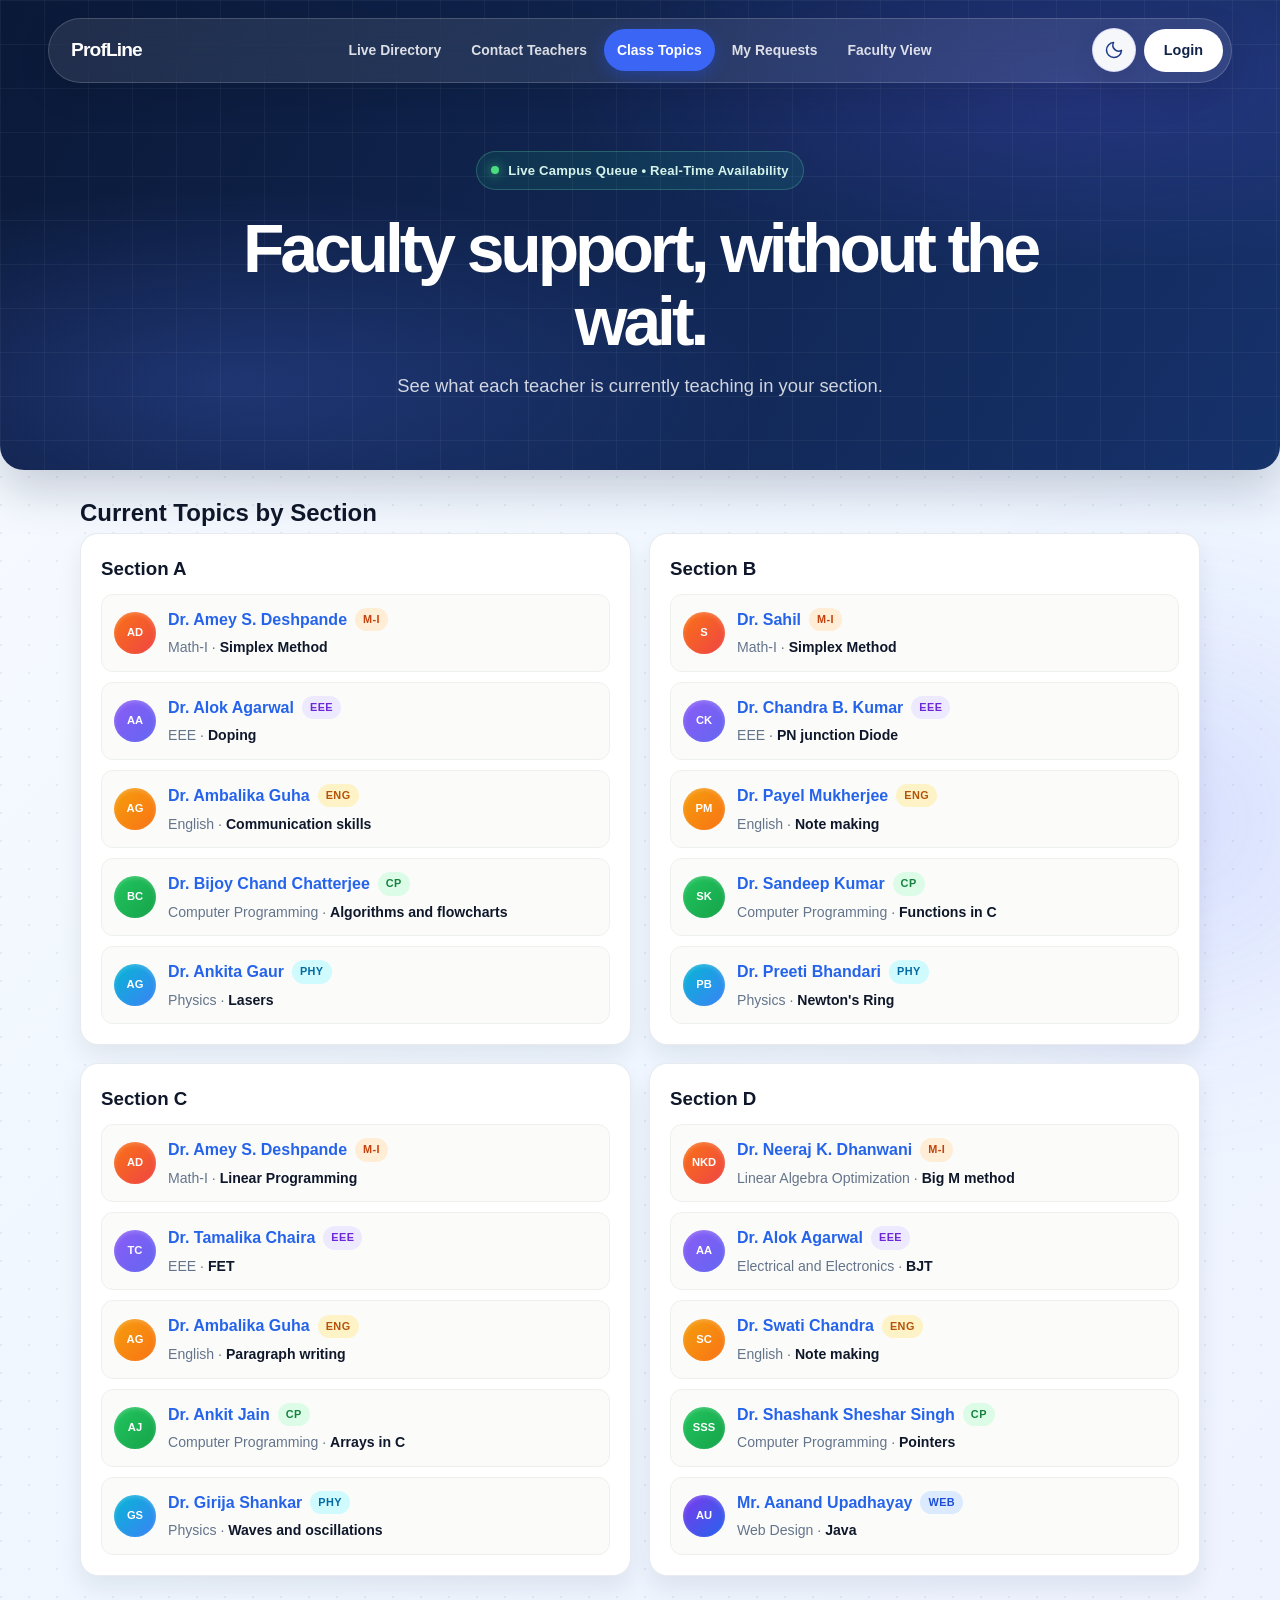
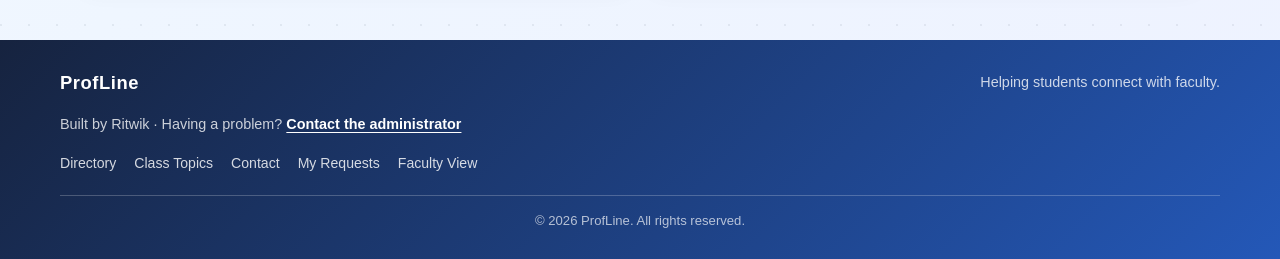
==== commit 435479b2: "The final website with all the necessary changes and features making it useful for the teachers as w" ====
--- a/classtopics.html
+++ b/classtopics.html
@@ -7,17 +7,43 @@
   <link rel="stylesheet" href="style.css">
 </head>
 <body>
-  <header>
-    <h1>ProfLine</h1>
-    <p>See what each teacher is currently teaching in your section.</p>
+  <header class="hero-header">
+    <nav class="nav-bar" aria-label="Main navigation">
+      <a class="brand-mark" href="index.html">ProfLine</a>
+      <button class="nav-menu-toggle" type="button" aria-label="Open navigation menu" aria-expanded="false" aria-controls="primary-navigation">
+        <span></span>
+        <span></span>
+        <span></span>
+      </button>
+      <div class="nav-links" id="primary-navigation">
+        <a href="index.html" class="nav-link">Live Directory</a>
+        <a href="contact.html" class="nav-link">Contact Teachers</a>
+        <a href="classtopics.html" class="nav-link active" aria-current="page">Class Topics</a>
+        <a href="requests.html" class="nav-link">My Requests</a>
+        <a href="faculty.html" class="nav-link">Faculty View</a>
+      </div>
+      <div class="nav-actions">
+        <button class="theme-toggle icon-theme-toggle" type="button" aria-label="Toggle dark mode" aria-pressed="false">
+          <svg class="theme-icon theme-icon-moon" viewBox="0 0 24 24" fill="none" aria-hidden="true">
+            <path d="M20.985 12.486A9 9 0 1 1 11.514 3.015a7 7 0 0 0 9.471 9.471Z" />
+          </svg>
+          <svg class="theme-icon theme-icon-sun" viewBox="0 0 24 24" fill="none" aria-hidden="true">
+            <circle cx="12" cy="12" r="4" />
+            <path d="M12 2v2m0 16v2M4.93 4.93l1.42 1.42m11.3 11.3 1.42 1.42M2 12h2m16 0h2M4.93 19.07l1.42-1.42m11.3-11.3 1.42-1.42" />
+          </svg>
+        </button>
+        <a class="login-button" href="login.html">Login</a>
+      </div>
+    </nav>
+    <div class="hero-content">
+      <div class="live-badge">
+        <span class="live-dot" aria-hidden="true"></span>
+        <span>Live Campus Queue • Real-Time Availability</span>
+      </div>
+      <h1 class="hero-title">Faculty support, without the wait.</h1>
+      <p>See what each teacher is currently teaching in your section.</p>
+    </div>
   </header>
-
-  <nav class="nav-bar">
-    <a href="index.html" class="nav-link">Live Directory</a>
-    <a href="contact.html" class="nav-link">Contact Teachers</a>
-    <a href="classtopics.html" class="nav-link active" aria-current="page">Class Topics</a>
-    <a href="requests.html" class="nav-link">My Requests</a>
-  </nav>
 
   <main class="container">
     <h2>Current Topics by Section</h2>
@@ -68,5 +94,22 @@
       </section>
     </div>
   </main>
+
+  <footer class="site-footer">
+    <div class="site-footer-inner">
+      <a class="footer-brand" href="index.html">ProfLine</a>
+      <p>Helping students connect with faculty.</p>
+      <p class="footer-credit">Built by Ritwik · Having a problem? <a href="mailto:19.ritwik@gmail.com">Contact the administrator</a></p>
+      <nav class="footer-links" aria-label="Footer navigation">
+        <a href="index.html">Directory</a>
+        <a href="classtopics.html">Class Topics</a>
+        <a href="contact.html">Contact</a>
+        <a href="requests.html">My Requests</a>
+        <a href="faculty.html">Faculty View</a>
+      </nav>
+      <p class="footer-copyright">© 2026 ProfLine. All rights reserved.</p>
+    </div>
+  </footer>
+  <script src="script.js" defer></script>
 </body>
 </html>
--- a/style.css
+++ b/style.css
@@ -9,17 +9,15 @@
   --navy: #0f172a;
   --blue: #2563eb;
   --blue-soft: #dbeafe;
-  --bg: #f3f6fb;
   --card: #ffffff;
   --text: #1f2937;
   --muted: #64748b;
   --success: #16a34a;
-  --warning: #f59e0b;
   --shadow: 0 12px 25px rgba(15, 23, 42, 0.08);
 }
 
 body {
-  font-family: "Segoe UI", Tahoma, Geneva, Verdana, sans-serif;
+  font-family: "Inter", "Segoe UI", Tahoma, Geneva, Verdana, sans-serif;
   background: linear-gradient(180deg, #eef4ff 0%, #f7f7fb 100%);
   color: var(--text);
   line-height: 1.6;
@@ -31,63 +29,576 @@
   padding: 24px 20px 40px;
 }
 
-/* Header & Navigation */
-header {
-  background: linear-gradient(135deg, var(--navy) 0%, #1d4ed8 100%);
+/* Hero & Navigation */
+.hero-header {
+  position: relative;
+  isolation: isolate;
+  overflow: hidden;
+  padding: 18px clamp(16px, 4vw, 48px) 68px;
   color: white;
   text-align: center;
-  padding: 42px 20px 28px;
-  box-shadow: inset 0 -4px 0 rgba(255, 255, 255, 0.12);
-}
-
-header h1 {
-  margin-bottom: 8px;
-  font-size: clamp(2.1rem, 4vw, 3rem);
-  letter-spacing: 0.03em;
-}
-
-header p {
-  max-width: 650px;
+  background:
+    radial-gradient(ellipse at 18% 82%, rgba(83, 121, 255, 0.24), transparent 36%),
+    radial-gradient(ellipse at 84% 18%, rgba(109, 91, 255, 0.2), transparent 34%),
+    linear-gradient(120deg, #0b1938 0%, #16326b 100%);
+  border-radius: 0 0 24px 24px;
+  box-shadow: 0 20px 48px rgba(11, 25, 56, 0.2);
+}
+
+.hero-header::before {
+  position: absolute;
+  z-index: 0;
+  inset: 0;
+  content: "";
+  pointer-events: none;
+  opacity: 0.1;
+  background-image:
+    linear-gradient(rgba(255, 255, 255, 0.45) 1px, transparent 1px),
+    linear-gradient(90deg, rgba(255, 255, 255, 0.45) 1px, transparent 1px);
+  background-size: 44px 44px;
+}
+
+.hero-header > * {
+  position: relative;
+  z-index: 1;
+}
+
+.nav-bar {
+  display: grid;
+  grid-template-areas: "brand links actions";
+  grid-template-columns: 1fr auto 1fr;
+  align-items: center;
+  gap: 16px;
+  width: 100%;
+  max-width: 1280px;
+  min-width: 0;
   margin: 0 auto;
-  color: rgba(255, 255, 255, 0.85);
-  font-size: 1.05rem;
-}
-
-.nav-bar {
+  padding: 8px;
+  overflow: visible;
+  border: 1px solid rgba(255, 255, 255, 0.17);
+  border-radius: 999px;
+  background: rgba(255, 255, 255, 0.09);
+  box-shadow: 0 12px 32px rgba(4, 12, 30, 0.14);
+  -webkit-backdrop-filter: blur(18px);
+  backdrop-filter: blur(18px);
+}
+
+.brand-mark {
+  grid-area: brand;
+  justify-self: start;
+  min-width: 0;
+  padding: 8px 14px;
+  color: white;
+  font-family: "Plus Jakarta Sans", "Inter", "Segoe UI", sans-serif;
+  font-size: 1.2rem;
+  font-weight: 800;
+  letter-spacing: -0.045em;
+  text-decoration: none;
+}
+
+.nav-links {
+  grid-area: links;
   display: flex;
+  align-items: center;
   justify-content: center;
-  gap: 12px;
-  margin: 18px auto 6px;
-  flex-wrap: wrap;
-  max-width: 1160px;
-  padding: 0 20px;
+  flex: 1 1 auto;
+  min-width: 0;
+  gap: 4px;
+}
+
+.nav-menu-toggle {
+  display: none;
+}
+
+#contact-non-teaching-grid,
+.contact-search-non-teaching {
+  display: none;
+}
+
+#contact-faculty-grid,
+.contact-search-teaching {
+  display: none;
+}
+
+#contact-type-teaching:checked ~ .contact-search-teaching {
+  display: block;
+}
+
+#contact-type-non-teaching:checked ~ #contact-faculty-grid,
+#contact-type-non-teaching:checked ~ .contact-search-teaching {
+  display: none;
+}
+
+#contact-type-teaching:checked ~ #contact-faculty-grid,
+#contact-type-non-teaching:checked ~ #contact-non-teaching-grid {
+  display: flex;
+}
+
+#contact-type-teaching:checked ~ .contact-search-teaching,
+#contact-type-non-teaching:checked ~ .contact-search-non-teaching {
+  display: block;
 }
 
 .nav-link {
-  padding: 10px 18px;
-  background: white;
-  border: 1px solid rgba(15, 23, 42, 0.08);
+  display: inline-flex;
+  align-items: center;
+  justify-content: center;
+  min-width: 0;
+  padding: 10px 13px;
   border-radius: 999px;
-  color: var(--navy);
+  color: rgba(255, 255, 255, 0.84);
+  text-align: center;
   text-decoration: none;
-  font-weight: 700;
+  font-size: 0.87rem;
+  font-weight: 650;
+  white-space: normal;
+  transition: background-color 0.2s ease, color 0.2s ease;
 }
 
 .nav-link.active {
-  background: var(--blue);
+  background: #3b66f5;
   color: white;
-  border-color: var(--blue);
+  box-shadow: 0 5px 16px rgba(35, 83, 235, 0.35);
 }
 
 .nav-link:hover,
 .nav-link:focus-visible {
-  border-color: var(--blue);
+  background: rgba(255, 255, 255, 0.14);
+  color: white;
+}
+
+.nav-link.active:hover,
+.nav-link.active:focus-visible {
+  background: #4a73ff;
+}
+
+.login-button {
+  display: inline-flex;
+  align-items: center;
+  justify-content: center;
+  padding: 10px 20px;
+  border: 0;
+  border-radius: 999px;
+  background: white;
+  color: #12234a;
+  font: inherit;
+  font-size: 0.9rem;
+  font-weight: 750;
+  cursor: pointer;
+  text-decoration: none;
+  transition: background-color 0.2s ease, transform 0.2s ease;
+}
+
+.nav-actions {
+  grid-area: actions;
+  display: flex;
+  align-items: center;
+  justify-self: end;
+  gap: 8px; 
+}
+
+.theme-toggle {
+  display: inline-flex;
+  align-items: center;
+  justify-content: center;
+  width: 44px;
+  height: 44px;
+  min-height: 44px;
+  padding: 0;
+  border: 1px solid rgba(99, 102, 241, 0.2);
+  border-radius: 50%;
+  background: rgba(255, 255, 255, 0.96);
+  color: #1e3a8a;
+  font: inherit;
+  cursor: pointer;
+  box-shadow: 0 8px 22px rgba(30, 41, 59, 0.12);
+  transition:
+    background-color 0.2s ease,
+    border-color 0.2s ease,
+    box-shadow 0.2s ease,
+    color 0.2s ease,
+    transform 0.2s ease;
+}
+
+.theme-toggle:hover {
+  border-color: rgba(99, 102, 241, 0.4);
+  background: white;
+  box-shadow: 0 10px 24px rgba(30, 41, 59, 0.16);
+  transform: translateY(-2px);
+}
+
+.login-page .theme-toggle {
+  position: fixed;
+  z-index: 5;
+  top: 18px;
+  right: 18px;
+  border-color: rgba(30, 58, 138, 0.2);
+  background: rgba(255, 255, 255, 0.78);
+  color: #1e3a8a;
+  box-shadow: 0 4px 14px rgba(15, 23, 42, 0.08);
+  -webkit-backdrop-filter: blur(8px);
+  backdrop-filter: blur(8px);
+}
+
+.login-page .theme-toggle:hover {
+  background: white;
+}
+
+.login-page .icon-theme-toggle {
+  width: 44px;
+  height: 44px;
+  min-height: 44px;
+  padding: 0;
+  border-color: rgba(99, 102, 241, 0.2);
+  border-radius: 50%;
+  box-shadow: 0 8px 22px rgba(30, 41, 59, 0.12);
+  transition:
+    background-color 0.2s ease,
+    border-color 0.2s ease,
+    box-shadow 0.2s ease,
+    color 0.2s ease,
+    transform 0.2s ease;
+}
+
+.login-page .icon-theme-toggle:hover {
+  border-color: rgba(99, 102, 241, 0.4);
+  background: white;
+  box-shadow: 0 10px 24px rgba(30, 41, 59, 0.16);
+  transform: translateY(-2px);
+}
+
+.icon-theme-toggle .theme-icon {
+  width: 20px;
+  height: 20px;
+  stroke: currentColor;
+  stroke-linecap: round;
+  stroke-linejoin: round;
+  stroke-width: 1.8;
+}
+
+.icon-theme-toggle .theme-icon-sun {
+  display: none;
+}
+
+.icon-theme-toggle[aria-pressed="true"] .theme-icon-moon {
+  display: none;
+}
+
+.icon-theme-toggle[aria-pressed="true"] .theme-icon-sun {
+  display: block;
+}
+
+.login-button:hover {
+  background: #eaf0ff;
+  transform: translateY(-1px);
+}
+
+.login-button[aria-current="page"] {
+  background: #eaf0ff;
+  color: #204ad1;
+}
+
+.login-page {
+  position: relative;
+  isolation: isolate;
+  display: flex;
+  min-height: 100vh;
+  flex-direction: column;
+  background-color: #f8fafc;
+  background-image:
+    radial-gradient(circle at 1px 1px, rgba(71, 85, 105, 0.1) 1px, transparent 1.2px),
+    linear-gradient(135deg, #f8fbff 0%, #eff6ff 55%, #eef2ff 100%);
+  background-size: 26px 26px, auto;
+  transition: background-color 0.35s ease, color 0.35s ease;
+}
+
+.login-page::before,
+.login-page::after {
+  position: fixed;
+  z-index: -1;
+  width: min(48vw, 560px);
+  min-width: 280px;
+  aspect-ratio: 1;
+  border-radius: 50%;
+  content: "";
+  filter: blur(72px);
+  pointer-events: none;
+  transition: opacity 0.35s ease;
+}
+
+.login-page::before {
+  top: -18vh;
+  left: -12vw;
+  background: radial-gradient(circle, rgba(96, 165, 250, 0.52), rgba(96, 165, 250, 0) 68%);
+  opacity: 0.72;
+}
+
+.login-page::after {
+  right: -14vw;
+  bottom: -22vh;
+  background: radial-gradient(circle, rgba(129, 140, 248, 0.48), rgba(129, 140, 248, 0) 68%);
+  opacity: 0.68;
+}
+
+.login-screen {
+  display: grid;
+  flex: 1;
+  place-items: center;
+  padding: 28px 18px;
+}
+
+.login-panel {
+  width: min(100%, 440px);
+  overflow: hidden;
+  border: 1px solid #e2e8f0;
+  border-radius: 20px;
+  background: white;
+  box-shadow: 0 20px 50px rgba(15, 23, 42, 0.12);
+}
+
+.login-card-header {
+  padding: 28px 28px 24px;
+  background: #1e3a8a;
+  color: white;
+  text-align: center;
+}
+
+.login-card-header h1 {
+  margin-bottom: 7px;
+  color: white;
+  font-family: "Plus Jakarta Sans", "Inter", "Segoe UI", sans-serif;
+  font-size: 2rem;
+  font-weight: 800;
+  letter-spacing: -0.04em;
+  line-height: 1.2;
+}
+
+.login-card-header p {
+  color: rgba(255, 255, 255, 0.78);
+  font-size: 0.92rem;
+  line-height: 1.5;
+}
+
+.auth-switch {
+  display: inline-flex;
+  gap: 4px;
+  margin-top: 20px;
+  padding: 4px;
+  border: 1px solid rgba(255, 255, 255, 0.16);
+  border-radius: 999px;
+  background: rgba(255, 255, 255, 0.1);
+}
+
+.auth-option {
+  display: inline-flex;
+  align-items: center;
+  justify-content: center;
+  min-width: 104px;
+  padding: 9px 16px;
+  border: 0;
+  border-radius: 999px;
+  background: transparent;
+  color: rgba(255, 255, 255, 0.82);
+  text-decoration: none;
+  font: inherit;
+  font-size: 0.9rem;
+  font-weight: 700;
+  transition: background-color 0.2s ease, color 0.2s ease;
+}
+
+.auth-option.active {
+  background: #2563eb;
+  color: white;
+  box-shadow: 0 4px 12px rgba(9, 20, 52, 0.2);
+}
+
+.auth-option:focus-visible,
+.password-toggle:focus-visible {
+  outline: 3px solid rgba(96, 165, 250, 0.75);
+  outline-offset: 2px;
+}
+
+.login-form label {
+  display: block;
+  margin-bottom: 7px;
+  color: var(--navy);
+  font-weight: 700;
+}
+
+.login-form {
+  padding: 28px;
+}
+
+.login-form input {
+  width: 100%;
+  margin-bottom: 19px;
+  padding: 13px 14px;
+  border: 1px solid #cbd5e1;
+  border-radius: 10px;
+  background: white;
+  color: var(--text);
+  font: inherit;
+  transition: border-color 0.18s ease, box-shadow 0.18s ease;
+}
+
+.login-form input:focus-visible {
+  border-color: #2563eb;
+  outline: none;
+  box-shadow: 0 0 0 3px rgba(37, 99, 235, 0.12);
+}
+
+.password-field {
+  position: relative;
+  margin-bottom: 19px;
+}
+
+.password-field input {
+  margin-bottom: 0;
+  padding-right: 54px;
+}
+
+.password-toggle {
+  position: absolute;
+  top: 50%;
+  right: 9px;
+  display: grid;
+  width: 36px;
+  height: 36px;
+  place-items: center;
+  transform: translateY(-50%);
+  border: 0;
+  border-radius: 8px;
+  background: transparent;
+  color: #64748b;
+  cursor: pointer;
+}
+
+.password-toggle:hover {
+  background: #eff6ff;
+  color: #2563eb;
+}
+
+.eye-icon {
+  position: relative;
+  display: block;
+  width: 20px;
+  height: 20px;
+}
+
+.eye-icon::before {
+  position: absolute;
+  top: 4px;
+  left: 2px;
+  width: 15px;
+  height: 10px;
+  border: 1.8px solid currentColor;
+  border-radius: 80% 20%;
+  content: "";
+  transform: rotate(45deg);
+}
+
+.eye-icon::after {
+  position: absolute;
+  top: 8px;
+  left: 8px;
+  width: 4px;
+  height: 4px;
+  border-radius: 50%;
+  background: currentColor;
+  content: "";
+}
+
+.password-toggle:not([aria-pressed="true"]) .eye-icon {
+  background: linear-gradient(135deg, transparent 46%, currentColor 47% 54%, transparent 55%);
+}
+
+.login-form .btn-primary {
+  margin-top: 2px;
+  background: #2563eb;
+  transition: background-color 0.2s ease, box-shadow 0.2s ease, transform 0.2s ease;
+}
+
+.login-form .btn-primary:hover {
+  background: #1d4ed8;
+  box-shadow: 0 9px 18px rgba(37, 99, 235, 0.2);
+  transform: translateY(-2px);
+}
+
+.login-back-link {
+  display: block;
+  margin-top: 17px;
+  color: #475569;
+  font-size: 0.9rem;
+  font-weight: 600;
+  text-align: center;
+  text-decoration: none;
+}
+
+.login-back-link:hover {
+  color: #2563eb;
+  text-decoration: underline;
+}
+
+.hero-content {
+  max-width: 880px;
+  margin: 68px auto 0;
+}
+
+.live-badge {
+  display: inline-flex;
+  align-items: center;
+  gap: 9px;
+  padding: 8px 14px;
+  border: 1px solid rgba(110, 231, 183, 0.24);
+  border-radius: 999px;
+  background: rgba(16, 185, 129, 0.12);
+  color: rgba(225, 255, 243, 0.94);
+  font-size: 0.82rem;
+  font-weight: 650;
+  letter-spacing: 0.015em;
+}
+
+.live-dot {
+  width: 8px;
+  height: 8px;
+  flex: 0 0 8px;
+  border-radius: 50%;
+  background: #4ade80;
+  box-shadow: 0 0 12px rgba(74, 222, 128, 0.85);
+  animation: live-pulse 1.8s ease-in-out infinite;
+}
+
+.hero-title {
+  margin: 22px 0 12px;
+  color: #fff;
+  font-family: "Plus Jakarta Sans", "Inter", "Segoe UI", sans-serif;
+  font-size: clamp(2.5rem, 5.3vw, 4.4rem);
+  font-weight: 800;
+  letter-spacing: -0.06em;
+  line-height: 1.08;
+}
+
+.hero-content > p {
+  max-width: 680px;
+  margin: 0 auto;
+  color: rgba(255, 255, 255, 0.8);
+  font-size: clamp(1rem, 1.5vw, 1.15rem);
+  line-height: 1.75;
+}
+
+@keyframes live-pulse {
+  50% {
+    opacity: 0.7;
+    box-shadow: 0 0 5px rgba(74, 222, 128, 0.45);
+  }
 }
 
 .nav-link:focus-visible,
 .filter-btn:focus-visible,
 .btn-primary:focus-visible,
 a:focus-visible,
+.login-button:focus-visible,
+.theme-toggle:focus-visible,
 summary:focus-visible {
   outline: 3px solid rgba(37, 99, 235, 0.45);
   outline-offset: 3px;
@@ -108,6 +619,19 @@
   padding: 18px 16px;
   text-align: center;
   box-shadow: var(--shadow);
+  cursor: pointer;
+  font: inherit;
+  transition: transform 0.2s ease, box-shadow 0.2s ease;
+}
+
+.status-item:hover {
+  transform: translateY(-3px);
+  box-shadow: 0 16px 28px rgba(15, 23, 42, 0.16);
+}
+
+.status-item:focus-visible {
+  outline: 3px solid rgba(37, 99, 235, 0.35);
+  outline-offset: 3px;
 }
 
 .status-number {
@@ -145,6 +669,42 @@
   position: absolute;
   opacity: 0;
   pointer-events: none;
+}
+
+.faculty-type-switch {
+  display: flex;
+  width: min(100%, 460px);
+  margin: 24px auto 28px;
+  padding: 5px;
+  border: 1px solid rgba(148, 163, 184, 0.3);
+  border-radius: 999px;
+  background: #e8eefb;
+}
+
+.faculty-type-switch label {
+  flex: 1;
+  padding: 12px 16px;
+  border-radius: 999px;
+  color: var(--navy);
+  font-weight: 700;
+  text-align: center;
+  cursor: pointer;
+  transition: background 0.2s ease, color 0.2s ease;
+}
+
+#faculty-type-teaching:checked ~ .faculty-type-switch label[for="faculty-type-teaching"],
+#faculty-type-non-teaching:checked ~ .faculty-type-switch label[for="faculty-type-non-teaching"],
+#contact-type-teaching:checked ~ .faculty-type-switch label[for="contact-type-teaching"],
+#contact-type-non-teaching:checked ~ .faculty-type-switch label[for="contact-type-non-teaching"] {
+  background: #2563eb;
+  color: white;
+  box-shadow: 0 3px 10px rgba(37, 99, 235, 0.22);
+}
+
+#faculty-type-teaching:focus-visible ~ .faculty-type-switch label[for="faculty-type-teaching"],
+#faculty-type-non-teaching:focus-visible ~ .faculty-type-switch label[for="faculty-type-non-teaching"] {
+  outline: 3px solid rgba(37, 99, 235, 0.4);
+  outline-offset: 2px;
 }
 
 .dept-filters,
@@ -184,11 +744,12 @@
 #filter-cp:checked ~ .dept-filters label[for="filter-cp"],
 #filter-physics:checked ~ .dept-filters label[for="filter-physics"],
 #filter-eee:checked ~ .dept-filters label[for="filter-eee"],
+#filter-web-design:checked ~ .dept-filters label[for="filter-web-design"],
 #availability-all:checked ~ .availability-filters label[for="availability-all"],
 #availability-now:checked ~ .availability-filters label[for="availability-now"],
 #availability-later:checked ~ .availability-filters label[for="availability-later"] {
-  background: white;
-  border-color: rgba(15, 23, 42, 0.12);
+  background: var(--filter-active-background, white);
+  border-color: var(--filter-active-border, rgba(15, 23, 42, 0.12));
   color: var(--navy);
 }
 
@@ -196,12 +757,51 @@
 #filter-english:checked ~ .faculty-grid .faculty-card:not([data-dept="english"]),
 #filter-cp:checked ~ .faculty-grid .faculty-card:not([data-dept="cp"]),
 #filter-physics:checked ~ .faculty-grid .faculty-card:not([data-dept="physics"]),
-#filter-eee:checked ~ .faculty-grid .faculty-card:not([data-dept="eee"]) {
+#filter-eee:checked ~ .faculty-grid .faculty-card:not([data-dept="eee"]),
+#filter-web-design:checked ~ .faculty-grid .faculty-card:not([data-dept="web-design"]) {
   display: none;
 }
 
 #availability-now:checked ~ .faculty-grid .faculty-card:not(.available-now),
 #availability-later:checked ~ .faculty-grid .faculty-card:not(.available-later) {
+  display: none;
+}
+
+.faculty-search {
+  max-width: 520px;
+  margin: 22px auto;
+}
+
+.faculty-search label {
+  display: block;
+  margin-bottom: 6px;
+  color: var(--navy);
+  font-weight: 700;
+}
+
+.faculty-search-input {
+  width: 100%;
+  padding: 11px 14px;
+  border: 1px solid rgba(148, 163, 184, 0.5);
+  border-radius: 10px;
+  background: white;
+  color: var(--text);
+  font: inherit;
+}
+
+.faculty-search-input:focus-visible {
+  outline: 3px solid rgba(37, 99, 235, 0.35);
+  outline-offset: 2px;
+}
+
+.faculty-search-status {
+  min-height: 1.5em;
+  margin-top: 5px;
+  color: var(--muted);
+  font-size: 0.9rem;
+}
+
+.faculty-card.search-hidden {
   display: none;
 }
 
@@ -246,11 +846,17 @@
 }
 
 /* Department Avatar Colors */
-.faculty-card[data-dept="maths"] .avatar { background: linear-gradient(135deg, #f97316, #ef4444); }
-.faculty-card[data-dept="english"] .avatar { background: linear-gradient(135deg, #f59e0b, #f97316); }
-.faculty-card[data-dept="cp"] .avatar { background: linear-gradient(135deg, #22c55e, #16a34a); }
-.faculty-card[data-dept="physics"] .avatar { background: linear-gradient(135deg, #06b6d4, #3b82f6); }
-.faculty-card[data-dept="eee"] .avatar { background: linear-gradient(135deg, #8b5cf6, #6366f1); }
+.faculty-card[data-dept="maths"] .avatar,
+.topic-item.maths .avatar { background: linear-gradient(135deg, #f97316, #ef4444); }
+.faculty-card[data-dept="english"] .avatar,
+.topic-item.english .avatar { background: linear-gradient(135deg, #f59e0b, #f97316); }
+.faculty-card[data-dept="cp"] .avatar,
+.topic-item.programming .avatar { background: linear-gradient(135deg, #22c55e, #16a34a); }
+.faculty-card[data-dept="physics"] .avatar,
+.topic-item.physics .avatar { background: linear-gradient(135deg, #06b6d4, #3b82f6); }
+.faculty-card[data-dept="eee"] .avatar,
+.topic-item.eee .avatar { background: linear-gradient(135deg, #8b5cf6, #6366f1); }
+.faculty-card[data-dept="web-design"] .avatar { background: linear-gradient(135deg, #ec4899, #8b5cf6); }
 
 /* Status Badges & Links */
 .badge {
@@ -266,36 +872,33 @@
 .badge.busy { background: #fee2e2; color: #991b1b; }
 .badge.dept { background: var(--blue-soft); color: var(--blue); }
 
-.faculty-card a {
+.faculty-card a:not(.btn-primary) {
   color: var(--blue);
   text-decoration: none;
 }
 
-.faculty-card a:hover {
+.faculty-card a:not(.btn-primary):hover {
   text-decoration: underline;
 }
 
-/* Primary Action Button (Text fixed permanently to white) */
-.faculty-card a.btn-primary,
 .btn-primary {
   display: block;
   width: 100%;
   padding: 11px 14px;
   background: #2357d6;
-  color: #ffffff !important;
+  color: white;
   border: none;
   border-radius: 10px;
   text-align: center;
   margin-top: 14px;
   cursor: pointer;
   font-weight: 700;
-  text-decoration: none !important;
-}
-
-.faculty-card a.btn-primary:hover,
+  text-decoration: none;
+}
+
 .btn-primary:hover {
-  color: #ffffff !important;
-  text-decoration: none !important;
+  color: white;
+  text-decoration: none;
   background: #1d4ed8;
 }
 
@@ -356,9 +959,43 @@
   box-shadow: 0 0 0 4px rgba(59, 130, 246, 0.09);
 }
 
-.subtext {
+.form-feedback {
+  min-height: 1.5em;
+  margin-top: 10px;
   color: var(--muted);
-  margin-bottom: 18px;
+}
+
+.form-feedback.success {
+  color: #166534;
+}
+
+.form-feedback.error {
+  color: #b91c1c;
+}
+
+.submitted-doubt-notice {
+  margin-top: 12px;
+  padding: 12px 14px;
+  border: 1px solid;
+  border-radius: 12px;
+}
+
+.submitted-doubt-notice.available {
+  border-color: #86efac;
+  background: #f0fdf4;
+  color: #166534;
+}
+
+.submitted-doubt-notice.unavailable {
+  border-color: #fcd34d;
+  background: #fffbeb;
+  color: #92400e;
+}
+
+.submitted-doubt-notice p {
+  margin: 6px 0 0;
+  overflow-wrap: anywhere;
+  white-space: pre-wrap;
 }
 
 h2 {
@@ -412,11 +1049,6 @@
   font-size: 0.7rem;
 }
 
-.topic-item.maths .avatar { background: linear-gradient(135deg, #f97316, #ef4444); }
-.topic-item.eee .avatar { background: linear-gradient(135deg, #8b5cf6, #6366f1); }
-.topic-item.english .avatar { background: linear-gradient(135deg, #f59e0b, #f97316); }
-.topic-item.programming .avatar { background: linear-gradient(135deg, #22c55e, #16a34a); }
-.topic-item.physics .avatar { background: linear-gradient(135deg, #06b6d4, #3b82f6); }
 .topic-item.web-design .avatar { background: linear-gradient(135deg, #7c3aed, #2563eb); }
 
 .topic-heading {
@@ -440,21 +1072,6 @@
 .topic-heading a:hover,
 .container > p a:hover {
   text-decoration: underline;
-}
-
-@media (max-width: 700px) {
-  .section-list {
-    grid-template-columns: 1fr;
-  }
-
-  .status-strip {
-    grid-template-columns: repeat(2, minmax(0, 1fr));
-  }
-
-  .section-card,
-  .request-card {
-    padding: 16px;
-  }
 }
 
 .subject-badge {
@@ -510,30 +1127,7 @@
   color: var(--navy);
 }
 
-.request-faculty {
-  display: flex;
-  align-items: center;
-  flex-wrap: wrap;
-  gap: 8px;
-}
-
-.request-avatar {
-  display: inline-flex;
-  width: 38px;
-  height: 38px;
-  align-items: center;
-  justify-content: center;
-  border-radius: 50%;
-  color: #fff;
-  font-size: 0.7rem;
-  font-weight: 800;
-}
-
-.request-avatar.maths { background: linear-gradient(135deg, #f97316, #ef4444); }
-.request-avatar.eee { background: linear-gradient(135deg, #8b5cf6, #6366f1); }
-.request-avatar.programming { background: linear-gradient(135deg, #22c55e, #16a34a); }
-
-.request-demo-note {
+.request-storage-note {
   margin: 8px 0 20px;
   color: var(--muted);
 }
@@ -546,18 +1140,22 @@
   font-weight: 700;
 }
 
-.request-status.submitted {
+.request-status.submitted,
+.faculty-request-status.submitted {
   background: #dcfce7;
   color: #166534;
 }
 
-.request-status.on-leave {
-  background: #fef3c7;
-  color: #92400e;
-}
-
-.request-status a {
-  color: inherit;
+.request-status.in-progress,
+.faculty-request-status.in-progress {
+  background: #dbeafe;
+  color: #1d4ed8;
+}
+
+.request-status.answered,
+.faculty-request-status.answered {
+  background: #ede9fe;
+  color: #6d28d9;
 }
 
 .request-link {
@@ -565,8 +1163,869 @@
   margin-top: 16px;
 }
 
+.request-response {
+  margin-top: 12px !important;
+  padding: 12px;
+  border-left: 3px solid var(--blue);
+  border-radius: 6px;
+  background: #eff6ff;
+}
+
+.request-response strong {
+  color: var(--navy);
+}
+
+.faculty-workspace {
+  max-width: 1080px;
+}
+
+.faculty-workspace-heading {
+  display: flex;
+  align-items: flex-end;
+  justify-content: space-between;
+  gap: 20px;
+  margin-bottom: 28px;
+}
+
+.faculty-eyebrow {
+  margin-bottom: 8px;
+  color: var(--blue);
+  font-size: 0.76rem;
+  font-weight: 800;
+  letter-spacing: 0.12em;
+}
+
+.faculty-workspace-heading h2 {
+  color: var(--navy);
+  font-size: clamp(1.8rem, 4vw, 2.5rem);
+  line-height: 1.15;
+}
+
+.faculty-dashboard-intro {
+  margin-top: 8px;
+  color: var(--muted);
+}
+
+.faculty-action-link {
+  display: inline-flex;
+  flex: 0 0 auto;
+  align-items: center;
+  min-height: 42px;
+  padding: 0 16px;
+  border: 1px solid #cbd5e1;
+  border-radius: 10px;
+  background: white;
+  color: var(--navy);
+  font-weight: 700;
+  text-decoration: none;
+}
+
+.faculty-action-link:hover {
+  border-color: var(--blue);
+  color: var(--blue);
+}
+
+.faculty-summary {
+  display: grid;
+  grid-template-columns: minmax(190px, 0.7fr) 1.3fr;
+  gap: 16px;
+  margin-bottom: 24px;
+}
+
+.faculty-summary-card,
+.faculty-storage-note,
+.faculty-inbox {
+  border: 1px solid #e2e8f0;
+  border-radius: 16px;
+  background: white;
+  box-shadow: var(--shadow);
+}
+
+.faculty-summary-card {
+  display: grid;
+  align-content: center;
+  gap: 5px;
+  min-height: 150px;
+  padding: 22px;
+}
+
+.faculty-summary-label {
+  color: var(--muted);
+  font-size: 0.92rem;
+  font-weight: 700;
+}
+
+.faculty-summary-card strong {
+  color: var(--navy);
+  font-size: 2.6rem;
+  line-height: 1.1;
+}
+
+.faculty-summary-card > span:last-child {
+  color: var(--muted);
+  font-size: 0.82rem;
+}
+
+.faculty-storage-note {
+  align-self: stretch;
+  padding: 22px;
+  border-left: 4px solid var(--blue);
+  box-shadow: none;
+}
+
+.faculty-storage-note strong {
+  color: var(--navy);
+}
+
+.faculty-storage-note p {
+  max-width: 620px;
+  margin-top: 6px;
+  color: var(--muted);
+  font-size: 0.92rem;
+}
+
+.faculty-inbox {
+  padding: 24px;
+}
+
+.faculty-availability-panel {
+  margin-bottom: 24px;
+  padding: 24px;
+  border: 1px solid #e2e8f0;
+  border-radius: 16px;
+  background: white;
+  box-shadow: var(--shadow);
+}
+
+.faculty-availability-controls {
+  display: grid;
+  grid-template-columns: repeat(2, minmax(0, 1fr)) auto;
+  align-items: end;
+  gap: 14px;
+}
+
+.faculty-availability-controls label {
+  display: grid;
+  gap: 6px;
+  color: var(--navy);
+  font-weight: 700;
+}
+
+.faculty-availability-controls select {
+  width: 100%;
+  min-height: 44px;
+  padding: 9px 12px;
+  border: 1px solid #cbd5e1;
+  border-radius: 9px;
+  background: white;
+  color: var(--text);
+  font: inherit;
+}
+
+.faculty-availability-controls select:focus-visible {
+  outline: 3px solid rgba(37, 99, 235, 0.3);
+  outline-offset: 2px;
+}
+
+.faculty-availability-controls button:disabled,
+.faculty-availability-controls select:disabled {
+  cursor: not-allowed;
+  opacity: 0.6;
+}
+
+.faculty-availability-note {
+  margin-top: 14px;
+  color: var(--muted);
+  font-size: 0.88rem;
+}
+
+.faculty-inbox-heading {
+  display: flex;
+  align-items: center;
+  justify-content: space-between;
+  gap: 12px;
+  margin-bottom: 18px;
+}
+
+.faculty-inbox-heading h2 {
+  color: var(--navy);
+  font-size: 1.35rem;
+}
+
+.faculty-inbox-heading p {
+  margin-top: 3px;
+  color: var(--muted);
+  font-size: 0.9rem;
+}
+
+.faculty-inbox-tag {
+  padding: 5px 9px;
+  border-radius: 7px;
+  background: var(--blue-soft);
+  color: var(--blue);
+  font-size: 0.7rem;
+  font-weight: 800;
+  letter-spacing: 0.08em;
+}
+
+.faculty-request-list {
+  display: grid;
+  gap: 12px;
+}
+
+.faculty-request-card {
+  padding: 18px;
+  border: 1px solid #e2e8f0;
+  border-radius: 12px;
+  background: #fbfdff;
+}
+
+.faculty-request-topline {
+  display: flex;
+  align-items: center;
+  justify-content: space-between;
+  gap: 12px;
+  margin-bottom: 10px;
+}
+
+.faculty-request-number {
+  color: var(--muted);
+  font-size: 0.72rem;
+  font-weight: 800;
+  letter-spacing: 0.08em;
+}
+
+.faculty-request-status {
+  padding: 4px 9px;
+  border-radius: 999px;
+  background: #dcfce7;
+  color: #166534;
+  font-size: 0.76rem;
+  font-weight: 800;
+}
+
+.faculty-request-card h3 {
+  color: var(--navy);
+  font-size: 1.08rem;
+}
+
+.faculty-request-details,
+.faculty-request-date {
+  color: var(--muted);
+  font-size: 0.86rem;
+}
+
+.faculty-request-doubt-label {
+  margin-top: 16px;
+  color: var(--navy);
+  font-size: 0.8rem;
+  font-weight: 800;
+}
+
+.faculty-request-doubt {
+  margin-top: 3px;
+  color: var(--text);
+  overflow-wrap: anywhere;
+}
+
+.faculty-request-date {
+  margin-top: 14px;
+  font-size: 0.78rem;
+}
+
+.faculty-request-controls {
+  display: grid;
+  gap: 12px;
+  margin-top: 18px;
+  padding-top: 16px;
+  border-top: 1px solid #e2e8f0;
+}
+
+.faculty-request-controls label {
+  display: grid;
+  gap: 6px;
+  color: var(--navy);
+  font-size: 0.84rem;
+  font-weight: 700;
+}
+
+.faculty-request-controls select,
+.faculty-request-controls textarea {
+  width: 100%;
+  padding: 10px 12px;
+  border: 1px solid #cbd5e1;
+  border-radius: 8px;
+  background: white;
+  color: var(--text);
+  font: inherit;
+}
+
+.faculty-request-controls textarea {
+  resize: vertical;
+}
+
+.faculty-request-controls select:focus-visible,
+.faculty-request-controls textarea:focus-visible,
+.faculty-request-save:focus-visible {
+  outline: 3px solid rgba(37, 99, 235, 0.35);
+  outline-offset: 2px;
+}
+
+.faculty-request-save {
+  justify-self: start;
+  padding: 9px 14px;
+  border: 0;
+  border-radius: 8px;
+  background: var(--blue);
+  color: white;
+  font: inherit;
+  font-weight: 700;
+  cursor: pointer;
+}
+
+.faculty-request-save:hover {
+  background: #1d4ed8;
+}
+
+.faculty-empty-state {
+  padding: 40px 18px;
+  border: 1px dashed #cbd5e1;
+  border-radius: 12px;
+  background: #f8fafc;
+  text-align: center;
+}
+
+.faculty-empty-icon {
+  display: inline-grid;
+  width: 42px;
+  height: 42px;
+  place-items: center;
+  border-radius: 50%;
+  background: var(--blue-soft);
+  color: var(--blue);
+  font-size: 1.5rem;
+  font-weight: 800;
+}
+
+.faculty-empty-state h3 {
+  margin-top: 12px;
+  color: var(--navy);
+}
+
+.faculty-empty-state p {
+  margin: 4px auto 12px;
+  color: var(--muted);
+}
+
+.faculty-empty-state a {
+  color: var(--blue);
+  font-weight: 700;
+  text-decoration: none;
+}
+
+.faculty-empty-state a:hover {
+  text-decoration: underline;
+}
+
+.site-footer {
+  margin-top: 24px;
+  padding: 28px 20px;
+  background: linear-gradient(135deg, #16233f 0%, #2458b8 100%);
+  color: rgba(255, 255, 255, 0.78);
+}
+
+.site-footer-inner {
+  display: flex;
+  align-items: center;
+  justify-content: space-between;
+  gap: 16px 28px;
+  max-width: 1160px;
+  margin: 0 auto;
+  flex-wrap: wrap;
+}
+
+.footer-brand {
+  color: white;
+  font-size: 1.15rem;
+  font-weight: 800;
+  letter-spacing: 0.03em;
+  text-decoration: none;
+}
+
+.site-footer-inner > p {
+  font-size: 0.9rem;
+}
+
+.site-footer-inner .footer-copyright {
+  flex-basis: 100%;
+  margin-top: 4px;
+  padding-top: 14px;
+  border-top: 1px solid rgba(255, 255, 255, 0.22);
+  color: rgba(255, 255, 255, 0.68);
+  font-size: 0.82rem;
+  text-align: center;
+}
+
+.site-footer-inner .footer-credit {
+  flex-basis: 100%;
+}
+
+.footer-credit a {
+  color: white;
+  font-weight: 700;
+  text-decoration: underline;
+  text-underline-offset: 3px;
+}
+
+.footer-links {
+  display: flex;
+  gap: 10px 18px;
+  flex-wrap: wrap;
+}
+
+.footer-links a {
+  color: rgba(255, 255, 255, 0.82);
+  font-size: 0.88rem;
+  text-decoration: none;
+}
+
+.footer-links a:hover,
+.footer-links a:focus-visible {
+  color: white;
+  text-decoration: underline;
+}
+
+@media (max-width: 900px) {
+  .nav-bar {
+    grid-template-areas:
+      "brand actions"
+      "links links";
+    grid-template-columns: 1fr 1fr;
+    border-radius: 22px;
+  }
+
+  .nav-links {
+    flex-wrap: wrap;
+  }
+}
+
 @media (max-width: 700px) {
+  .hero-header {
+    padding: 14px 14px 48px;
+  }
+
+  .nav-bar {
+    grid-template-areas:
+      "brand menu"
+      "links links"
+      "actions actions";
+    grid-template-columns: minmax(0, 1fr) auto;
+    gap: 6px;
+    padding: 7px;
+    border-radius: 22px;
+  }
+
+  .brand-mark {
+    grid-area: brand;
+  }
+
+  .nav-menu-toggle {
+    grid-area: menu;
+    display: grid;
+    width: 42px;
+    height: 42px;
+    align-content: center;
+    justify-items: center;
+    gap: 5px;
+    padding: 8px;
+    border: 1px solid rgba(255, 255, 255, 0.22);
+    border-radius: 10px;
+    background: rgba(255, 255, 255, 0.1);
+    cursor: pointer;
+  }
+
+  .nav-menu-toggle span {
+    display: block;
+    width: 21px;
+    height: 2px;
+    border-radius: 2px;
+    background: white;
+  }
+
+  .nav-menu-toggle:focus-visible {
+    outline: 3px solid rgba(96, 165, 250, 0.75);
+    outline-offset: 2px;
+  }
+
+  .nav-links {
+    display: grid;
+    grid-area: links;
+    grid-template-columns: 1fr;
+    gap: 4px;
+    width: 100%;
+    padding-top: 4px;
+  }
+
+  .nav-bar:not(.is-open) .nav-links,
+  .nav-bar:not(.is-open) .nav-actions {
+    display: none;
+  }
+
+  .nav-bar.is-open .nav-links,
+  .nav-bar.is-open .nav-actions {
+    display: flex;
+  }
+
+  .nav-bar.is-open .nav-links {
+    flex-direction: column;
+    align-items: stretch;
+  }
+
+  .nav-bar.is-open .nav-actions {
+    grid-area: actions;
+    justify-content: flex-start;
+    justify-self: stretch;
+    padding: 4px 7px 7px;
+  }
+
+  .nav-link {
+    justify-content: flex-start;
+    width: 100%;
+    padding: 8px 7px;
+    font-size: 0.78rem;
+  }
+
+  .nav-link:last-child {
+    grid-column: auto;
+  }
+
+  .login-button {
+    padding: 9px 16px;
+  }
+
+  .theme-toggle {
+    min-height: 44px;
+    padding: 0;
+  }
+
+  .nav-actions {
+    gap: 6px;
+  }
+
+  .hero-content {
+    margin-top: 48px;
+  }
+
+  .hero-title {
+    font-size: clamp(2.35rem, 10.5vw, 3.25rem);
+    letter-spacing: -0.05em;
+  }
+
+  .live-badge {
+    padding: 7px 11px;
+    font-size: 0.72rem;
+  }
+
+  .section-list {
+    grid-template-columns: 1fr;
+  }
+
+  .status-strip {
+    grid-template-columns: repeat(2, minmax(0, 1fr));
+  }
+
+  .section-card,
   .request-card {
     padding: 16px;
   }
-}
+
+  .faculty-workspace-heading {
+    align-items: flex-start;
+    flex-direction: column;
+  }
+
+  .faculty-summary {
+    grid-template-columns: 1fr;
+  }
+
+  .faculty-availability-panel {
+    padding: 18px 14px;
+  }
+
+  .faculty-availability-controls {
+    grid-template-columns: 1fr;
+  }
+
+  .faculty-summary-card {
+    min-height: 125px;
+  }
+
+  .faculty-inbox {
+    padding: 18px 14px;
+  }
+}
+
+@media (prefers-reduced-motion: reduce) {
+  .live-dot {
+    animation: none;
+  }
+
+  .faculty-request-details {
+    overflow-wrap: anywhere;
+  }
+
+  .site-footer-inner {
+    align-items: flex-start;
+    flex-direction: column;
+  }
+}
+
+body.dark-mode {
+  --navy: #e2e8f0;
+  --blue-soft: #1e3a8a;
+  --card: #172033;
+  --text: #e2e8f0;
+  --muted: #a0aec0;
+  --filter-active-background: #263449;
+  --filter-active-border: #475569;
+  --shadow: 0 12px 25px rgba(0, 0, 0, 0.24);
+  background: #0b1220;
+  color: var(--text);
+}
+
+body:not(.login-page) {
+  position: relative;
+  isolation: isolate;
+  background-color: #f8fafc;
+  background-image:
+    radial-gradient(circle at 1px 1px, rgba(71, 85, 105, 0.09) 1px, transparent 1.2px),
+    linear-gradient(135deg, #f8fbff 0%, #eff6ff 55%, #eef2ff 100%);
+  background-size: 28px 28px, auto;
+  transition: background-color 0.35s ease, color 0.35s ease;
+}
+
+body:not(.login-page)::before,
+body:not(.login-page)::after {
+  position: fixed;
+  z-index: -1;
+  width: min(48vw, 560px);
+  min-width: 280px;
+  aspect-ratio: 1;
+  border-radius: 50%;
+  content: "";
+  filter: blur(72px);
+  pointer-events: none;
+  transition: opacity 0.35s ease;
+}
+
+body:not(.login-page)::before {
+  top: -18vh;
+  left: -12vw;
+  background: radial-gradient(circle, rgba(96, 165, 250, 0.42), rgba(96, 165, 250, 0) 68%);
+  opacity: 0.72;
+}
+
+body:not(.login-page)::after {
+  right: -14vw;
+  bottom: -22vh;
+  background: radial-gradient(circle, rgba(129, 140, 248, 0.38), rgba(129, 140, 248, 0) 68%);
+  opacity: 0.68;
+}
+
+body.dark-mode:not(.login-page) {
+  background-color: #0b1220;
+  background-image:
+    radial-gradient(circle at 1px 1px, rgba(148, 163, 184, 0.1) 1px, transparent 1.2px),
+    linear-gradient(135deg, #0b1220 0%, #111827 55%, #171a36 100%);
+  background-size: 28px 28px, auto;
+}
+
+body.dark-mode:not(.login-page)::before {
+  background: radial-gradient(circle, rgba(37, 99, 235, 0.3), rgba(37, 99, 235, 0) 68%);
+  opacity: 0.55;
+}
+
+body.dark-mode:not(.login-page)::after {
+  background: radial-gradient(circle, rgba(99, 102, 241, 0.3), rgba(99, 102, 241, 0) 68%);
+  opacity: 0.5;
+}
+
+body.dark-mode.login-page {
+  background-color: #0b1220;
+  background-image:
+    radial-gradient(circle at 1px 1px, rgba(148, 163, 184, 0.11) 1px, transparent 1.2px),
+    linear-gradient(135deg, #0b1220 0%, #111827 55%, #171a36 100%);
+  background-size: 26px 26px, auto;
+}
+
+body.dark-mode.login-page::before {
+  background: radial-gradient(circle, rgba(37, 99, 235, 0.36), rgba(37, 99, 235, 0) 68%);
+  opacity: 0.55;
+}
+
+body.dark-mode.login-page::after {
+  background: radial-gradient(circle, rgba(99, 102, 241, 0.34), rgba(99, 102, 241, 0) 68%);
+  opacity: 0.5;
+}
+
+body.dark-mode .status-item {
+  border-right-color: #334155;
+  border-bottom-color: #334155;
+  border-left-color: #334155;
+  background: #172033;
+}
+
+body.dark-mode .faculty-card {
+  border-color: #334155;
+  background: linear-gradient(180deg, #172033, #131c2d);
+}
+
+body.dark-mode .doubt-form-panel,
+body.dark-mode .section-card,
+body.dark-mode .request-card,
+body.dark-mode .faculty-summary-card,
+body.dark-mode .faculty-storage-note,
+body.dark-mode .faculty-availability-panel,
+body.dark-mode .faculty-inbox,
+body.dark-mode .faculty-request-card,
+body.dark-mode .faculty-empty-state,
+body.dark-mode .login-panel {
+  border-color: #334155;
+  background: #172033;
+  box-shadow: var(--shadow);
+}
+
+body.dark-mode .faculty-availability-controls select {
+  border-color: #475569;
+  background: #111827;
+  color: var(--text);
+}
+
+body.dark-mode .faculty-storage-note {
+  border-left-color: var(--blue);
+}
+
+body.dark-mode .request-card {
+  border-left-color: var(--blue);
+}
+
+body.dark-mode .faculty-empty-state {
+  border-style: dashed;
+}
+
+body.dark-mode .filter-btn {
+  border-color: #475569;
+  background: #172033;
+  color: #e2e8f0;
+}
+
+body.dark-mode .faculty-type-switch {
+  border-color: #475569;
+  background: #172033;
+}
+
+body.dark-mode .faculty-type-switch label {
+  color: #e2e8f0;
+}
+
+body.dark-mode #faculty-type-teaching:checked ~ .faculty-type-switch label[for="faculty-type-teaching"],
+body.dark-mode #faculty-type-non-teaching:checked ~ .faculty-type-switch label[for="faculty-type-non-teaching"] {
+  background: #2563eb;
+  color: white;
+}
+
+body.dark-mode .filter-btn:hover {
+  border-color: #64748b;
+  background: #263449;
+  color: white;
+}
+
+body.dark-mode .faculty-search-input,
+body.dark-mode .request-fields input,
+body.dark-mode .request-fields textarea,
+body.dark-mode .request-fields select,
+body.dark-mode .faculty-request-controls select,
+body.dark-mode .faculty-request-controls textarea,
+body.dark-mode .login-form input {
+  border-color: #475569;
+  background: #0f172a;
+  color: #e2e8f0;
+}
+
+body.dark-mode .faculty-search-input::placeholder,
+body.dark-mode .request-fields input::placeholder,
+body.dark-mode .request-fields textarea::placeholder,
+body.dark-mode .login-form input::placeholder {
+  color: #94a3b8;
+}
+
+body.dark-mode details {
+  border-color: #334155;
+  background: #111c2f;
+}
+
+body.dark-mode .topic-item {
+  border-color: #334155;
+  background: #111c2f;
+}
+
+body.dark-mode .faculty-action-link {
+  border-color: #475569;
+  background: #172033;
+  color: #e2e8f0;
+}
+
+body.dark-mode .faculty-action-link:hover {
+  border-color: #60a5fa;
+  color: #93c5fd;
+}
+
+body.dark-mode .faculty-request-controls {
+  border-top-color: #334155;
+}
+
+body.dark-mode .login-back-link {
+  color: #bfdbfe;
+}
+
+body.dark-mode.login-page .theme-toggle {
+  border-color: #475569;
+  background: rgba(23, 32, 51, 0.9);
+  color: #e2e8f0;
+}
+
+body.dark-mode.login-page .theme-toggle:hover {
+  background: #263449;
+}
+
+body.dark-mode.login-page .icon-theme-toggle {
+  border-color: rgba(129, 140, 248, 0.35);
+  background: rgba(23, 32, 51, 0.88);
+  color: #c7d2fe;
+}
+
+body.dark-mode.login-page .icon-theme-toggle:hover {
+  border-color: rgba(165, 180, 252, 0.65);
+  background: #263449;
+  box-shadow: 0 10px 24px rgba(0, 0, 0, 0.28);
+}
+
+body.dark-mode .form-feedback.success {
+  color: #86efac;
+}
+
+body.dark-mode .form-feedback.error {
+  color: #fca5a5;
+}
+
+body.dark-mode .submitted-doubt-notice.available {
+  border-color: #166534;
+  background: #14281d;
+  color: #bbf7d0;
+}
+
+body.dark-mode .submitted-doubt-notice.unavailable {
+  border-color: #a16207;
+  background: #302614;
+  color: #fde68a;
+}
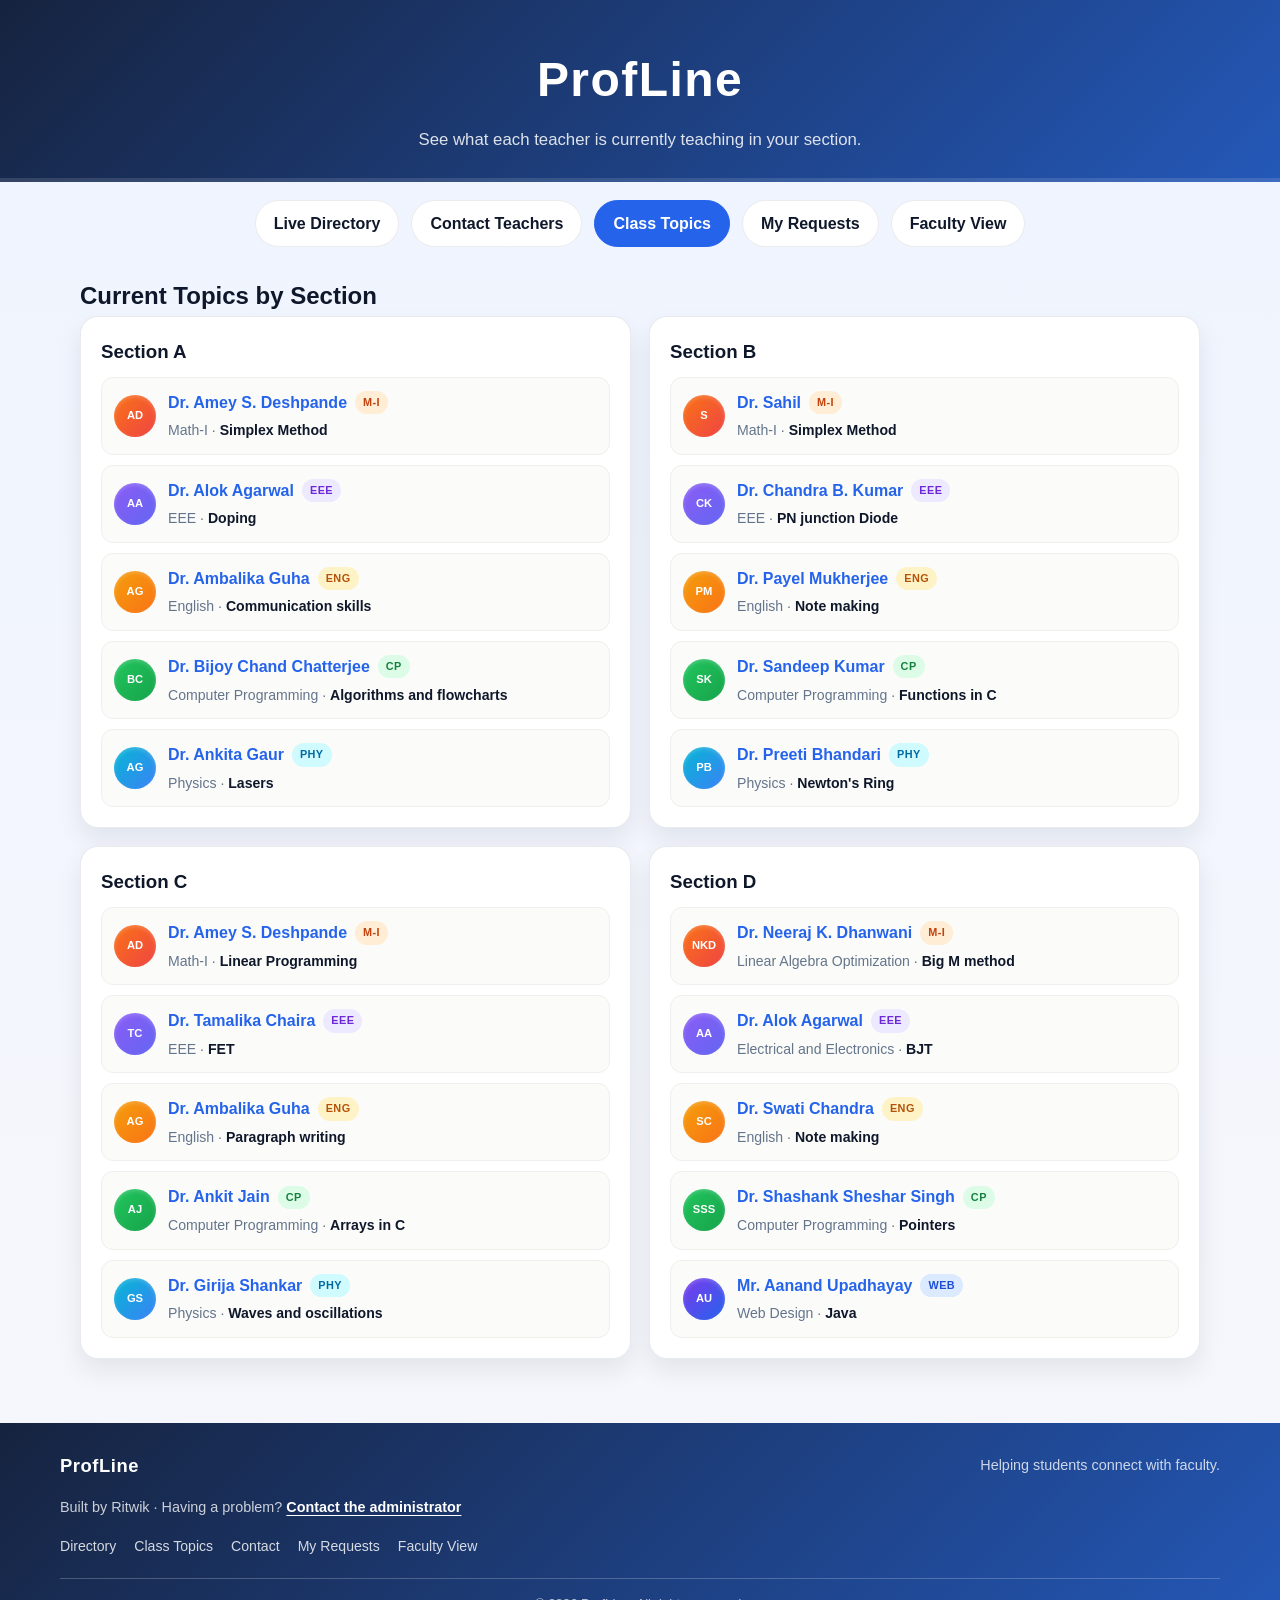
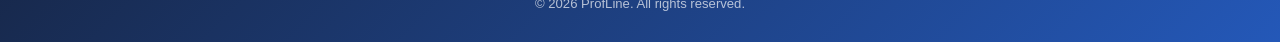
==== commit 3be681f4: "Add files via upload" ====
--- a/classtopics.html
+++ b/classtopics.html
@@ -7,43 +7,18 @@
   <link rel="stylesheet" href="style.css">
 </head>
 <body>
-  <header class="hero-header">
-    <nav class="nav-bar" aria-label="Main navigation">
-      <a class="brand-mark" href="index.html">ProfLine</a>
-      <button class="nav-menu-toggle" type="button" aria-label="Open navigation menu" aria-expanded="false" aria-controls="primary-navigation">
-        <span></span>
-        <span></span>
-        <span></span>
-      </button>
-      <div class="nav-links" id="primary-navigation">
-        <a href="index.html" class="nav-link">Live Directory</a>
-        <a href="contact.html" class="nav-link">Contact Teachers</a>
-        <a href="classtopics.html" class="nav-link active" aria-current="page">Class Topics</a>
-        <a href="requests.html" class="nav-link">My Requests</a>
-        <a href="faculty.html" class="nav-link">Faculty View</a>
-      </div>
-      <div class="nav-actions">
-        <button class="theme-toggle icon-theme-toggle" type="button" aria-label="Toggle dark mode" aria-pressed="false">
-          <svg class="theme-icon theme-icon-moon" viewBox="0 0 24 24" fill="none" aria-hidden="true">
-            <path d="M20.985 12.486A9 9 0 1 1 11.514 3.015a7 7 0 0 0 9.471 9.471Z" />
-          </svg>
-          <svg class="theme-icon theme-icon-sun" viewBox="0 0 24 24" fill="none" aria-hidden="true">
-            <circle cx="12" cy="12" r="4" />
-            <path d="M12 2v2m0 16v2M4.93 4.93l1.42 1.42m11.3 11.3 1.42 1.42M2 12h2m16 0h2M4.93 19.07l1.42-1.42m11.3-11.3 1.42-1.42" />
-          </svg>
-        </button>
-        <a class="login-button" href="login.html">Login</a>
-      </div>
-    </nav>
-    <div class="hero-content">
-      <div class="live-badge">
-        <span class="live-dot" aria-hidden="true"></span>
-        <span>Live Campus Queue • Real-Time Availability</span>
-      </div>
-      <h1 class="hero-title">Faculty support, without the wait.</h1>
-      <p>See what each teacher is currently teaching in your section.</p>
-    </div>
+  <header>
+    <h1>ProfLine</h1>
+    <p>See what each teacher is currently teaching in your section.</p>
   </header>
+
+  <nav class="nav-bar">
+    <a href="index.html" class="nav-link">Live Directory</a>
+    <a href="contact.html" class="nav-link">Contact Teachers</a>
+    <a href="classtopics.html" class="nav-link active" aria-current="page">Class Topics</a>
+    <a href="requests.html" class="nav-link">My Requests</a>
+    <a href="faculty.html" class="nav-link">Faculty View</a>
+  </nav>
 
   <main class="container">
     <h2>Current Topics by Section</h2>
@@ -110,6 +85,5 @@
       <p class="footer-copyright">© 2026 ProfLine. All rights reserved.</p>
     </div>
   </footer>
-  <script src="script.js" defer></script>
 </body>
 </html>
--- a/style.css
+++ b/style.css
@@ -17,7 +17,7 @@
 }
 
 body {
-  font-family: "Inter", "Segoe UI", Tahoma, Geneva, Verdana, sans-serif;
+  font-family: "Segoe UI", Tahoma, Geneva, Verdana, sans-serif;
   background: linear-gradient(180deg, #eef4ff 0%, #f7f7fb 100%);
   color: var(--text);
   line-height: 1.6;
@@ -29,576 +29,63 @@
   padding: 24px 20px 40px;
 }
 
-/* Hero & Navigation */
-.hero-header {
-  position: relative;
-  isolation: isolate;
-  overflow: hidden;
-  padding: 18px clamp(16px, 4vw, 48px) 68px;
+/* Header & Navigation */
+header {
+  background: linear-gradient(135deg, #16233f 0%, #2458b8 100%);
   color: white;
   text-align: center;
-  background:
-    radial-gradient(ellipse at 18% 82%, rgba(83, 121, 255, 0.24), transparent 36%),
-    radial-gradient(ellipse at 84% 18%, rgba(109, 91, 255, 0.2), transparent 34%),
-    linear-gradient(120deg, #0b1938 0%, #16326b 100%);
-  border-radius: 0 0 24px 24px;
-  box-shadow: 0 20px 48px rgba(11, 25, 56, 0.2);
-}
-
-.hero-header::before {
-  position: absolute;
-  z-index: 0;
-  inset: 0;
-  content: "";
-  pointer-events: none;
-  opacity: 0.1;
-  background-image:
-    linear-gradient(rgba(255, 255, 255, 0.45) 1px, transparent 1px),
-    linear-gradient(90deg, rgba(255, 255, 255, 0.45) 1px, transparent 1px);
-  background-size: 44px 44px;
-}
-
-.hero-header > * {
-  position: relative;
-  z-index: 1;
+  padding: 42px 20px 28px;
+  box-shadow: inset 0 -4px 0 rgba(255, 255, 255, 0.12);
+}
+
+header h1 {
+  margin-bottom: 8px;
+  font-size: clamp(2.1rem, 4vw, 3rem);
+  letter-spacing: 0.03em;
+}
+
+header p {
+  max-width: 650px;
+  margin: 0 auto;
+  color: rgba(255, 255, 255, 0.85);
+  font-size: 1.05rem;
 }
 
 .nav-bar {
-  display: grid;
-  grid-template-areas: "brand links actions";
-  grid-template-columns: 1fr auto 1fr;
-  align-items: center;
-  gap: 16px;
-  width: 100%;
-  max-width: 1280px;
-  min-width: 0;
-  margin: 0 auto;
-  padding: 8px;
-  overflow: visible;
-  border: 1px solid rgba(255, 255, 255, 0.17);
+  display: flex;
+  justify-content: center;
+  gap: 12px;
+  margin: 18px auto 6px;
+  flex-wrap: wrap;
+  max-width: 1160px;
+  padding: 0 20px;
+}
+
+.nav-link {
+  padding: 10px 18px;
+  background: white;
+  border: 1px solid rgba(15, 23, 42, 0.08);
   border-radius: 999px;
-  background: rgba(255, 255, 255, 0.09);
-  box-shadow: 0 12px 32px rgba(4, 12, 30, 0.14);
-  -webkit-backdrop-filter: blur(18px);
-  backdrop-filter: blur(18px);
-}
-
-.brand-mark {
-  grid-area: brand;
-  justify-self: start;
-  min-width: 0;
-  padding: 8px 14px;
+  color: var(--navy);
+  text-decoration: none;
+  font-weight: 700;
+}
+
+.nav-link.active {
+  background: var(--blue);
   color: white;
-  font-family: "Plus Jakarta Sans", "Inter", "Segoe UI", sans-serif;
-  font-size: 1.2rem;
-  font-weight: 800;
-  letter-spacing: -0.045em;
-  text-decoration: none;
-}
-
-.nav-links {
-  grid-area: links;
-  display: flex;
-  align-items: center;
-  justify-content: center;
-  flex: 1 1 auto;
-  min-width: 0;
-  gap: 4px;
-}
-
-.nav-menu-toggle {
-  display: none;
-}
-
-#contact-non-teaching-grid,
-.contact-search-non-teaching {
-  display: none;
-}
-
-#contact-faculty-grid,
-.contact-search-teaching {
-  display: none;
-}
-
-#contact-type-teaching:checked ~ .contact-search-teaching {
-  display: block;
-}
-
-#contact-type-non-teaching:checked ~ #contact-faculty-grid,
-#contact-type-non-teaching:checked ~ .contact-search-teaching {
-  display: none;
-}
-
-#contact-type-teaching:checked ~ #contact-faculty-grid,
-#contact-type-non-teaching:checked ~ #contact-non-teaching-grid {
-  display: flex;
-}
-
-#contact-type-teaching:checked ~ .contact-search-teaching,
-#contact-type-non-teaching:checked ~ .contact-search-non-teaching {
-  display: block;
-}
-
-.nav-link {
-  display: inline-flex;
-  align-items: center;
-  justify-content: center;
-  min-width: 0;
-  padding: 10px 13px;
-  border-radius: 999px;
-  color: rgba(255, 255, 255, 0.84);
-  text-align: center;
-  text-decoration: none;
-  font-size: 0.87rem;
-  font-weight: 650;
-  white-space: normal;
-  transition: background-color 0.2s ease, color 0.2s ease;
-}
-
-.nav-link.active {
-  background: #3b66f5;
-  color: white;
-  box-shadow: 0 5px 16px rgba(35, 83, 235, 0.35);
+  border-color: var(--blue);
 }
 
 .nav-link:hover,
 .nav-link:focus-visible {
-  background: rgba(255, 255, 255, 0.14);
-  color: white;
-}
-
-.nav-link.active:hover,
-.nav-link.active:focus-visible {
-  background: #4a73ff;
-}
-
-.login-button {
-  display: inline-flex;
-  align-items: center;
-  justify-content: center;
-  padding: 10px 20px;
-  border: 0;
-  border-radius: 999px;
-  background: white;
-  color: #12234a;
-  font: inherit;
-  font-size: 0.9rem;
-  font-weight: 750;
-  cursor: pointer;
-  text-decoration: none;
-  transition: background-color 0.2s ease, transform 0.2s ease;
-}
-
-.nav-actions {
-  grid-area: actions;
-  display: flex;
-  align-items: center;
-  justify-self: end;
-  gap: 8px; 
-}
-
-.theme-toggle {
-  display: inline-flex;
-  align-items: center;
-  justify-content: center;
-  width: 44px;
-  height: 44px;
-  min-height: 44px;
-  padding: 0;
-  border: 1px solid rgba(99, 102, 241, 0.2);
-  border-radius: 50%;
-  background: rgba(255, 255, 255, 0.96);
-  color: #1e3a8a;
-  font: inherit;
-  cursor: pointer;
-  box-shadow: 0 8px 22px rgba(30, 41, 59, 0.12);
-  transition:
-    background-color 0.2s ease,
-    border-color 0.2s ease,
-    box-shadow 0.2s ease,
-    color 0.2s ease,
-    transform 0.2s ease;
-}
-
-.theme-toggle:hover {
-  border-color: rgba(99, 102, 241, 0.4);
-  background: white;
-  box-shadow: 0 10px 24px rgba(30, 41, 59, 0.16);
-  transform: translateY(-2px);
-}
-
-.login-page .theme-toggle {
-  position: fixed;
-  z-index: 5;
-  top: 18px;
-  right: 18px;
-  border-color: rgba(30, 58, 138, 0.2);
-  background: rgba(255, 255, 255, 0.78);
-  color: #1e3a8a;
-  box-shadow: 0 4px 14px rgba(15, 23, 42, 0.08);
-  -webkit-backdrop-filter: blur(8px);
-  backdrop-filter: blur(8px);
-}
-
-.login-page .theme-toggle:hover {
-  background: white;
-}
-
-.login-page .icon-theme-toggle {
-  width: 44px;
-  height: 44px;
-  min-height: 44px;
-  padding: 0;
-  border-color: rgba(99, 102, 241, 0.2);
-  border-radius: 50%;
-  box-shadow: 0 8px 22px rgba(30, 41, 59, 0.12);
-  transition:
-    background-color 0.2s ease,
-    border-color 0.2s ease,
-    box-shadow 0.2s ease,
-    color 0.2s ease,
-    transform 0.2s ease;
-}
-
-.login-page .icon-theme-toggle:hover {
-  border-color: rgba(99, 102, 241, 0.4);
-  background: white;
-  box-shadow: 0 10px 24px rgba(30, 41, 59, 0.16);
-  transform: translateY(-2px);
-}
-
-.icon-theme-toggle .theme-icon {
-  width: 20px;
-  height: 20px;
-  stroke: currentColor;
-  stroke-linecap: round;
-  stroke-linejoin: round;
-  stroke-width: 1.8;
-}
-
-.icon-theme-toggle .theme-icon-sun {
-  display: none;
-}
-
-.icon-theme-toggle[aria-pressed="true"] .theme-icon-moon {
-  display: none;
-}
-
-.icon-theme-toggle[aria-pressed="true"] .theme-icon-sun {
-  display: block;
-}
-
-.login-button:hover {
-  background: #eaf0ff;
-  transform: translateY(-1px);
-}
-
-.login-button[aria-current="page"] {
-  background: #eaf0ff;
-  color: #204ad1;
-}
-
-.login-page {
-  position: relative;
-  isolation: isolate;
-  display: flex;
-  min-height: 100vh;
-  flex-direction: column;
-  background-color: #f8fafc;
-  background-image:
-    radial-gradient(circle at 1px 1px, rgba(71, 85, 105, 0.1) 1px, transparent 1.2px),
-    linear-gradient(135deg, #f8fbff 0%, #eff6ff 55%, #eef2ff 100%);
-  background-size: 26px 26px, auto;
-  transition: background-color 0.35s ease, color 0.35s ease;
-}
-
-.login-page::before,
-.login-page::after {
-  position: fixed;
-  z-index: -1;
-  width: min(48vw, 560px);
-  min-width: 280px;
-  aspect-ratio: 1;
-  border-radius: 50%;
-  content: "";
-  filter: blur(72px);
-  pointer-events: none;
-  transition: opacity 0.35s ease;
-}
-
-.login-page::before {
-  top: -18vh;
-  left: -12vw;
-  background: radial-gradient(circle, rgba(96, 165, 250, 0.52), rgba(96, 165, 250, 0) 68%);
-  opacity: 0.72;
-}
-
-.login-page::after {
-  right: -14vw;
-  bottom: -22vh;
-  background: radial-gradient(circle, rgba(129, 140, 248, 0.48), rgba(129, 140, 248, 0) 68%);
-  opacity: 0.68;
-}
-
-.login-screen {
-  display: grid;
-  flex: 1;
-  place-items: center;
-  padding: 28px 18px;
-}
-
-.login-panel {
-  width: min(100%, 440px);
-  overflow: hidden;
-  border: 1px solid #e2e8f0;
-  border-radius: 20px;
-  background: white;
-  box-shadow: 0 20px 50px rgba(15, 23, 42, 0.12);
-}
-
-.login-card-header {
-  padding: 28px 28px 24px;
-  background: #1e3a8a;
-  color: white;
-  text-align: center;
-}
-
-.login-card-header h1 {
-  margin-bottom: 7px;
-  color: white;
-  font-family: "Plus Jakarta Sans", "Inter", "Segoe UI", sans-serif;
-  font-size: 2rem;
-  font-weight: 800;
-  letter-spacing: -0.04em;
-  line-height: 1.2;
-}
-
-.login-card-header p {
-  color: rgba(255, 255, 255, 0.78);
-  font-size: 0.92rem;
-  line-height: 1.5;
-}
-
-.auth-switch {
-  display: inline-flex;
-  gap: 4px;
-  margin-top: 20px;
-  padding: 4px;
-  border: 1px solid rgba(255, 255, 255, 0.16);
-  border-radius: 999px;
-  background: rgba(255, 255, 255, 0.1);
-}
-
-.auth-option {
-  display: inline-flex;
-  align-items: center;
-  justify-content: center;
-  min-width: 104px;
-  padding: 9px 16px;
-  border: 0;
-  border-radius: 999px;
-  background: transparent;
-  color: rgba(255, 255, 255, 0.82);
-  text-decoration: none;
-  font: inherit;
-  font-size: 0.9rem;
-  font-weight: 700;
-  transition: background-color 0.2s ease, color 0.2s ease;
-}
-
-.auth-option.active {
-  background: #2563eb;
-  color: white;
-  box-shadow: 0 4px 12px rgba(9, 20, 52, 0.2);
-}
-
-.auth-option:focus-visible,
-.password-toggle:focus-visible {
-  outline: 3px solid rgba(96, 165, 250, 0.75);
-  outline-offset: 2px;
-}
-
-.login-form label {
-  display: block;
-  margin-bottom: 7px;
-  color: var(--navy);
-  font-weight: 700;
-}
-
-.login-form {
-  padding: 28px;
-}
-
-.login-form input {
-  width: 100%;
-  margin-bottom: 19px;
-  padding: 13px 14px;
-  border: 1px solid #cbd5e1;
-  border-radius: 10px;
-  background: white;
-  color: var(--text);
-  font: inherit;
-  transition: border-color 0.18s ease, box-shadow 0.18s ease;
-}
-
-.login-form input:focus-visible {
-  border-color: #2563eb;
-  outline: none;
-  box-shadow: 0 0 0 3px rgba(37, 99, 235, 0.12);
-}
-
-.password-field {
-  position: relative;
-  margin-bottom: 19px;
-}
-
-.password-field input {
-  margin-bottom: 0;
-  padding-right: 54px;
-}
-
-.password-toggle {
-  position: absolute;
-  top: 50%;
-  right: 9px;
-  display: grid;
-  width: 36px;
-  height: 36px;
-  place-items: center;
-  transform: translateY(-50%);
-  border: 0;
-  border-radius: 8px;
-  background: transparent;
-  color: #64748b;
-  cursor: pointer;
-}
-
-.password-toggle:hover {
-  background: #eff6ff;
-  color: #2563eb;
-}
-
-.eye-icon {
-  position: relative;
-  display: block;
-  width: 20px;
-  height: 20px;
-}
-
-.eye-icon::before {
-  position: absolute;
-  top: 4px;
-  left: 2px;
-  width: 15px;
-  height: 10px;
-  border: 1.8px solid currentColor;
-  border-radius: 80% 20%;
-  content: "";
-  transform: rotate(45deg);
-}
-
-.eye-icon::after {
-  position: absolute;
-  top: 8px;
-  left: 8px;
-  width: 4px;
-  height: 4px;
-  border-radius: 50%;
-  background: currentColor;
-  content: "";
-}
-
-.password-toggle:not([aria-pressed="true"]) .eye-icon {
-  background: linear-gradient(135deg, transparent 46%, currentColor 47% 54%, transparent 55%);
-}
-
-.login-form .btn-primary {
-  margin-top: 2px;
-  background: #2563eb;
-  transition: background-color 0.2s ease, box-shadow 0.2s ease, transform 0.2s ease;
-}
-
-.login-form .btn-primary:hover {
-  background: #1d4ed8;
-  box-shadow: 0 9px 18px rgba(37, 99, 235, 0.2);
-  transform: translateY(-2px);
-}
-
-.login-back-link {
-  display: block;
-  margin-top: 17px;
-  color: #475569;
-  font-size: 0.9rem;
-  font-weight: 600;
-  text-align: center;
-  text-decoration: none;
-}
-
-.login-back-link:hover {
-  color: #2563eb;
-  text-decoration: underline;
-}
-
-.hero-content {
-  max-width: 880px;
-  margin: 68px auto 0;
-}
-
-.live-badge {
-  display: inline-flex;
-  align-items: center;
-  gap: 9px;
-  padding: 8px 14px;
-  border: 1px solid rgba(110, 231, 183, 0.24);
-  border-radius: 999px;
-  background: rgba(16, 185, 129, 0.12);
-  color: rgba(225, 255, 243, 0.94);
-  font-size: 0.82rem;
-  font-weight: 650;
-  letter-spacing: 0.015em;
-}
-
-.live-dot {
-  width: 8px;
-  height: 8px;
-  flex: 0 0 8px;
-  border-radius: 50%;
-  background: #4ade80;
-  box-shadow: 0 0 12px rgba(74, 222, 128, 0.85);
-  animation: live-pulse 1.8s ease-in-out infinite;
-}
-
-.hero-title {
-  margin: 22px 0 12px;
-  color: #fff;
-  font-family: "Plus Jakarta Sans", "Inter", "Segoe UI", sans-serif;
-  font-size: clamp(2.5rem, 5.3vw, 4.4rem);
-  font-weight: 800;
-  letter-spacing: -0.06em;
-  line-height: 1.08;
-}
-
-.hero-content > p {
-  max-width: 680px;
-  margin: 0 auto;
-  color: rgba(255, 255, 255, 0.8);
-  font-size: clamp(1rem, 1.5vw, 1.15rem);
-  line-height: 1.75;
-}
-
-@keyframes live-pulse {
-  50% {
-    opacity: 0.7;
-    box-shadow: 0 0 5px rgba(74, 222, 128, 0.45);
-  }
+  border-color: var(--blue);
 }
 
 .nav-link:focus-visible,
 .filter-btn:focus-visible,
 .btn-primary:focus-visible,
 a:focus-visible,
-.login-button:focus-visible,
-.theme-toggle:focus-visible,
 summary:focus-visible {
   outline: 3px solid rgba(37, 99, 235, 0.45);
   outline-offset: 3px;
@@ -619,19 +106,6 @@
   padding: 18px 16px;
   text-align: center;
   box-shadow: var(--shadow);
-  cursor: pointer;
-  font: inherit;
-  transition: transform 0.2s ease, box-shadow 0.2s ease;
-}
-
-.status-item:hover {
-  transform: translateY(-3px);
-  box-shadow: 0 16px 28px rgba(15, 23, 42, 0.16);
-}
-
-.status-item:focus-visible {
-  outline: 3px solid rgba(37, 99, 235, 0.35);
-  outline-offset: 3px;
 }
 
 .status-number {
@@ -669,42 +143,6 @@
   position: absolute;
   opacity: 0;
   pointer-events: none;
-}
-
-.faculty-type-switch {
-  display: flex;
-  width: min(100%, 460px);
-  margin: 24px auto 28px;
-  padding: 5px;
-  border: 1px solid rgba(148, 163, 184, 0.3);
-  border-radius: 999px;
-  background: #e8eefb;
-}
-
-.faculty-type-switch label {
-  flex: 1;
-  padding: 12px 16px;
-  border-radius: 999px;
-  color: var(--navy);
-  font-weight: 700;
-  text-align: center;
-  cursor: pointer;
-  transition: background 0.2s ease, color 0.2s ease;
-}
-
-#faculty-type-teaching:checked ~ .faculty-type-switch label[for="faculty-type-teaching"],
-#faculty-type-non-teaching:checked ~ .faculty-type-switch label[for="faculty-type-non-teaching"],
-#contact-type-teaching:checked ~ .faculty-type-switch label[for="contact-type-teaching"],
-#contact-type-non-teaching:checked ~ .faculty-type-switch label[for="contact-type-non-teaching"] {
-  background: #2563eb;
-  color: white;
-  box-shadow: 0 3px 10px rgba(37, 99, 235, 0.22);
-}
-
-#faculty-type-teaching:focus-visible ~ .faculty-type-switch label[for="faculty-type-teaching"],
-#faculty-type-non-teaching:focus-visible ~ .faculty-type-switch label[for="faculty-type-non-teaching"] {
-  outline: 3px solid rgba(37, 99, 235, 0.4);
-  outline-offset: 2px;
 }
 
 .dept-filters,
@@ -744,12 +182,11 @@
 #filter-cp:checked ~ .dept-filters label[for="filter-cp"],
 #filter-physics:checked ~ .dept-filters label[for="filter-physics"],
 #filter-eee:checked ~ .dept-filters label[for="filter-eee"],
-#filter-web-design:checked ~ .dept-filters label[for="filter-web-design"],
 #availability-all:checked ~ .availability-filters label[for="availability-all"],
 #availability-now:checked ~ .availability-filters label[for="availability-now"],
 #availability-later:checked ~ .availability-filters label[for="availability-later"] {
-  background: var(--filter-active-background, white);
-  border-color: var(--filter-active-border, rgba(15, 23, 42, 0.12));
+  background: white;
+  border-color: rgba(15, 23, 42, 0.12);
   color: var(--navy);
 }
 
@@ -757,8 +194,7 @@
 #filter-english:checked ~ .faculty-grid .faculty-card:not([data-dept="english"]),
 #filter-cp:checked ~ .faculty-grid .faculty-card:not([data-dept="cp"]),
 #filter-physics:checked ~ .faculty-grid .faculty-card:not([data-dept="physics"]),
-#filter-eee:checked ~ .faculty-grid .faculty-card:not([data-dept="eee"]),
-#filter-web-design:checked ~ .faculty-grid .faculty-card:not([data-dept="web-design"]) {
+#filter-eee:checked ~ .faculty-grid .faculty-card:not([data-dept="eee"]) {
   display: none;
 }
 
@@ -856,7 +292,6 @@
 .topic-item.physics .avatar { background: linear-gradient(135deg, #06b6d4, #3b82f6); }
 .faculty-card[data-dept="eee"] .avatar,
 .topic-item.eee .avatar { background: linear-gradient(135deg, #8b5cf6, #6366f1); }
-.faculty-card[data-dept="web-design"] .avatar { background: linear-gradient(135deg, #ec4899, #8b5cf6); }
 
 /* Status Badges & Links */
 .badge {
@@ -973,31 +408,6 @@
   color: #b91c1c;
 }
 
-.submitted-doubt-notice {
-  margin-top: 12px;
-  padding: 12px 14px;
-  border: 1px solid;
-  border-radius: 12px;
-}
-
-.submitted-doubt-notice.available {
-  border-color: #86efac;
-  background: #f0fdf4;
-  color: #166534;
-}
-
-.submitted-doubt-notice.unavailable {
-  border-color: #fcd34d;
-  background: #fffbeb;
-  color: #92400e;
-}
-
-.submitted-doubt-notice p {
-  margin: 6px 0 0;
-  overflow-wrap: anywhere;
-  white-space: pre-wrap;
-}
-
 h2 {
   color: var(--navy);
 }
@@ -1195,7 +605,7 @@
   letter-spacing: 0.12em;
 }
 
-.faculty-workspace-heading h2 {
+.faculty-workspace-heading h1 {
   color: var(--navy);
   font-size: clamp(1.8rem, 4vw, 2.5rem);
   line-height: 1.15;
@@ -1286,57 +696,6 @@
 
 .faculty-inbox {
   padding: 24px;
-}
-
-.faculty-availability-panel {
-  margin-bottom: 24px;
-  padding: 24px;
-  border: 1px solid #e2e8f0;
-  border-radius: 16px;
-  background: white;
-  box-shadow: var(--shadow);
-}
-
-.faculty-availability-controls {
-  display: grid;
-  grid-template-columns: repeat(2, minmax(0, 1fr)) auto;
-  align-items: end;
-  gap: 14px;
-}
-
-.faculty-availability-controls label {
-  display: grid;
-  gap: 6px;
-  color: var(--navy);
-  font-weight: 700;
-}
-
-.faculty-availability-controls select {
-  width: 100%;
-  min-height: 44px;
-  padding: 9px 12px;
-  border: 1px solid #cbd5e1;
-  border-radius: 9px;
-  background: white;
-  color: var(--text);
-  font: inherit;
-}
-
-.faculty-availability-controls select:focus-visible {
-  outline: 3px solid rgba(37, 99, 235, 0.3);
-  outline-offset: 2px;
-}
-
-.faculty-availability-controls button:disabled,
-.faculty-availability-controls select:disabled {
-  cursor: not-allowed;
-  opacity: 0.6;
-}
-
-.faculty-availability-note {
-  margin-top: 14px;
-  color: var(--muted);
-  font-size: 0.88rem;
 }
 
 .faculty-inbox-heading {
@@ -1595,137 +954,7 @@
   text-decoration: underline;
 }
 
-@media (max-width: 900px) {
-  .nav-bar {
-    grid-template-areas:
-      "brand actions"
-      "links links";
-    grid-template-columns: 1fr 1fr;
-    border-radius: 22px;
-  }
-
-  .nav-links {
-    flex-wrap: wrap;
-  }
-}
-
 @media (max-width: 700px) {
-  .hero-header {
-    padding: 14px 14px 48px;
-  }
-
-  .nav-bar {
-    grid-template-areas:
-      "brand menu"
-      "links links"
-      "actions actions";
-    grid-template-columns: minmax(0, 1fr) auto;
-    gap: 6px;
-    padding: 7px;
-    border-radius: 22px;
-  }
-
-  .brand-mark {
-    grid-area: brand;
-  }
-
-  .nav-menu-toggle {
-    grid-area: menu;
-    display: grid;
-    width: 42px;
-    height: 42px;
-    align-content: center;
-    justify-items: center;
-    gap: 5px;
-    padding: 8px;
-    border: 1px solid rgba(255, 255, 255, 0.22);
-    border-radius: 10px;
-    background: rgba(255, 255, 255, 0.1);
-    cursor: pointer;
-  }
-
-  .nav-menu-toggle span {
-    display: block;
-    width: 21px;
-    height: 2px;
-    border-radius: 2px;
-    background: white;
-  }
-
-  .nav-menu-toggle:focus-visible {
-    outline: 3px solid rgba(96, 165, 250, 0.75);
-    outline-offset: 2px;
-  }
-
-  .nav-links {
-    display: grid;
-    grid-area: links;
-    grid-template-columns: 1fr;
-    gap: 4px;
-    width: 100%;
-    padding-top: 4px;
-  }
-
-  .nav-bar:not(.is-open) .nav-links,
-  .nav-bar:not(.is-open) .nav-actions {
-    display: none;
-  }
-
-  .nav-bar.is-open .nav-links,
-  .nav-bar.is-open .nav-actions {
-    display: flex;
-  }
-
-  .nav-bar.is-open .nav-links {
-    flex-direction: column;
-    align-items: stretch;
-  }
-
-  .nav-bar.is-open .nav-actions {
-    grid-area: actions;
-    justify-content: flex-start;
-    justify-self: stretch;
-    padding: 4px 7px 7px;
-  }
-
-  .nav-link {
-    justify-content: flex-start;
-    width: 100%;
-    padding: 8px 7px;
-    font-size: 0.78rem;
-  }
-
-  .nav-link:last-child {
-    grid-column: auto;
-  }
-
-  .login-button {
-    padding: 9px 16px;
-  }
-
-  .theme-toggle {
-    min-height: 44px;
-    padding: 0;
-  }
-
-  .nav-actions {
-    gap: 6px;
-  }
-
-  .hero-content {
-    margin-top: 48px;
-  }
-
-  .hero-title {
-    font-size: clamp(2.35rem, 10.5vw, 3.25rem);
-    letter-spacing: -0.05em;
-  }
-
-  .live-badge {
-    padding: 7px 11px;
-    font-size: 0.72rem;
-  }
-
   .section-list {
     grid-template-columns: 1fr;
   }
@@ -1748,26 +977,12 @@
     grid-template-columns: 1fr;
   }
 
-  .faculty-availability-panel {
-    padding: 18px 14px;
-  }
-
-  .faculty-availability-controls {
-    grid-template-columns: 1fr;
-  }
-
   .faculty-summary-card {
     min-height: 125px;
   }
 
   .faculty-inbox {
     padding: 18px 14px;
-  }
-}
-
-@media (prefers-reduced-motion: reduce) {
-  .live-dot {
-    animation: none;
   }
 
   .faculty-request-details {
@@ -1779,253 +994,3 @@
     flex-direction: column;
   }
 }
-
-body.dark-mode {
-  --navy: #e2e8f0;
-  --blue-soft: #1e3a8a;
-  --card: #172033;
-  --text: #e2e8f0;
-  --muted: #a0aec0;
-  --filter-active-background: #263449;
-  --filter-active-border: #475569;
-  --shadow: 0 12px 25px rgba(0, 0, 0, 0.24);
-  background: #0b1220;
-  color: var(--text);
-}
-
-body:not(.login-page) {
-  position: relative;
-  isolation: isolate;
-  background-color: #f8fafc;
-  background-image:
-    radial-gradient(circle at 1px 1px, rgba(71, 85, 105, 0.09) 1px, transparent 1.2px),
-    linear-gradient(135deg, #f8fbff 0%, #eff6ff 55%, #eef2ff 100%);
-  background-size: 28px 28px, auto;
-  transition: background-color 0.35s ease, color 0.35s ease;
-}
-
-body:not(.login-page)::before,
-body:not(.login-page)::after {
-  position: fixed;
-  z-index: -1;
-  width: min(48vw, 560px);
-  min-width: 280px;
-  aspect-ratio: 1;
-  border-radius: 50%;
-  content: "";
-  filter: blur(72px);
-  pointer-events: none;
-  transition: opacity 0.35s ease;
-}
-
-body:not(.login-page)::before {
-  top: -18vh;
-  left: -12vw;
-  background: radial-gradient(circle, rgba(96, 165, 250, 0.42), rgba(96, 165, 250, 0) 68%);
-  opacity: 0.72;
-}
-
-body:not(.login-page)::after {
-  right: -14vw;
-  bottom: -22vh;
-  background: radial-gradient(circle, rgba(129, 140, 248, 0.38), rgba(129, 140, 248, 0) 68%);
-  opacity: 0.68;
-}
-
-body.dark-mode:not(.login-page) {
-  background-color: #0b1220;
-  background-image:
-    radial-gradient(circle at 1px 1px, rgba(148, 163, 184, 0.1) 1px, transparent 1.2px),
-    linear-gradient(135deg, #0b1220 0%, #111827 55%, #171a36 100%);
-  background-size: 28px 28px, auto;
-}
-
-body.dark-mode:not(.login-page)::before {
-  background: radial-gradient(circle, rgba(37, 99, 235, 0.3), rgba(37, 99, 235, 0) 68%);
-  opacity: 0.55;
-}
-
-body.dark-mode:not(.login-page)::after {
-  background: radial-gradient(circle, rgba(99, 102, 241, 0.3), rgba(99, 102, 241, 0) 68%);
-  opacity: 0.5;
-}
-
-body.dark-mode.login-page {
-  background-color: #0b1220;
-  background-image:
-    radial-gradient(circle at 1px 1px, rgba(148, 163, 184, 0.11) 1px, transparent 1.2px),
-    linear-gradient(135deg, #0b1220 0%, #111827 55%, #171a36 100%);
-  background-size: 26px 26px, auto;
-}
-
-body.dark-mode.login-page::before {
-  background: radial-gradient(circle, rgba(37, 99, 235, 0.36), rgba(37, 99, 235, 0) 68%);
-  opacity: 0.55;
-}
-
-body.dark-mode.login-page::after {
-  background: radial-gradient(circle, rgba(99, 102, 241, 0.34), rgba(99, 102, 241, 0) 68%);
-  opacity: 0.5;
-}
-
-body.dark-mode .status-item {
-  border-right-color: #334155;
-  border-bottom-color: #334155;
-  border-left-color: #334155;
-  background: #172033;
-}
-
-body.dark-mode .faculty-card {
-  border-color: #334155;
-  background: linear-gradient(180deg, #172033, #131c2d);
-}
-
-body.dark-mode .doubt-form-panel,
-body.dark-mode .section-card,
-body.dark-mode .request-card,
-body.dark-mode .faculty-summary-card,
-body.dark-mode .faculty-storage-note,
-body.dark-mode .faculty-availability-panel,
-body.dark-mode .faculty-inbox,
-body.dark-mode .faculty-request-card,
-body.dark-mode .faculty-empty-state,
-body.dark-mode .login-panel {
-  border-color: #334155;
-  background: #172033;
-  box-shadow: var(--shadow);
-}
-
-body.dark-mode .faculty-availability-controls select {
-  border-color: #475569;
-  background: #111827;
-  color: var(--text);
-}
-
-body.dark-mode .faculty-storage-note {
-  border-left-color: var(--blue);
-}
-
-body.dark-mode .request-card {
-  border-left-color: var(--blue);
-}
-
-body.dark-mode .faculty-empty-state {
-  border-style: dashed;
-}
-
-body.dark-mode .filter-btn {
-  border-color: #475569;
-  background: #172033;
-  color: #e2e8f0;
-}
-
-body.dark-mode .faculty-type-switch {
-  border-color: #475569;
-  background: #172033;
-}
-
-body.dark-mode .faculty-type-switch label {
-  color: #e2e8f0;
-}
-
-body.dark-mode #faculty-type-teaching:checked ~ .faculty-type-switch label[for="faculty-type-teaching"],
-body.dark-mode #faculty-type-non-teaching:checked ~ .faculty-type-switch label[for="faculty-type-non-teaching"] {
-  background: #2563eb;
-  color: white;
-}
-
-body.dark-mode .filter-btn:hover {
-  border-color: #64748b;
-  background: #263449;
-  color: white;
-}
-
-body.dark-mode .faculty-search-input,
-body.dark-mode .request-fields input,
-body.dark-mode .request-fields textarea,
-body.dark-mode .request-fields select,
-body.dark-mode .faculty-request-controls select,
-body.dark-mode .faculty-request-controls textarea,
-body.dark-mode .login-form input {
-  border-color: #475569;
-  background: #0f172a;
-  color: #e2e8f0;
-}
-
-body.dark-mode .faculty-search-input::placeholder,
-body.dark-mode .request-fields input::placeholder,
-body.dark-mode .request-fields textarea::placeholder,
-body.dark-mode .login-form input::placeholder {
-  color: #94a3b8;
-}
-
-body.dark-mode details {
-  border-color: #334155;
-  background: #111c2f;
-}
-
-body.dark-mode .topic-item {
-  border-color: #334155;
-  background: #111c2f;
-}
-
-body.dark-mode .faculty-action-link {
-  border-color: #475569;
-  background: #172033;
-  color: #e2e8f0;
-}
-
-body.dark-mode .faculty-action-link:hover {
-  border-color: #60a5fa;
-  color: #93c5fd;
-}
-
-body.dark-mode .faculty-request-controls {
-  border-top-color: #334155;
-}
-
-body.dark-mode .login-back-link {
-  color: #bfdbfe;
-}
-
-body.dark-mode.login-page .theme-toggle {
-  border-color: #475569;
-  background: rgba(23, 32, 51, 0.9);
-  color: #e2e8f0;
-}
-
-body.dark-mode.login-page .theme-toggle:hover {
-  background: #263449;
-}
-
-body.dark-mode.login-page .icon-theme-toggle {
-  border-color: rgba(129, 140, 248, 0.35);
-  background: rgba(23, 32, 51, 0.88);
-  color: #c7d2fe;
-}
-
-body.dark-mode.login-page .icon-theme-toggle:hover {
-  border-color: rgba(165, 180, 252, 0.65);
-  background: #263449;
-  box-shadow: 0 10px 24px rgba(0, 0, 0, 0.28);
-}
-
-body.dark-mode .form-feedback.success {
-  color: #86efac;
-}
-
-body.dark-mode .form-feedback.error {
-  color: #fca5a5;
-}
-
-body.dark-mode .submitted-doubt-notice.available {
-  border-color: #166534;
-  background: #14281d;
-  color: #bbf7d0;
-}
-
-body.dark-mode .submitted-doubt-notice.unavailable {
-  border-color: #a16207;
-  background: #302614;
-  color: #fde68a;
-}
